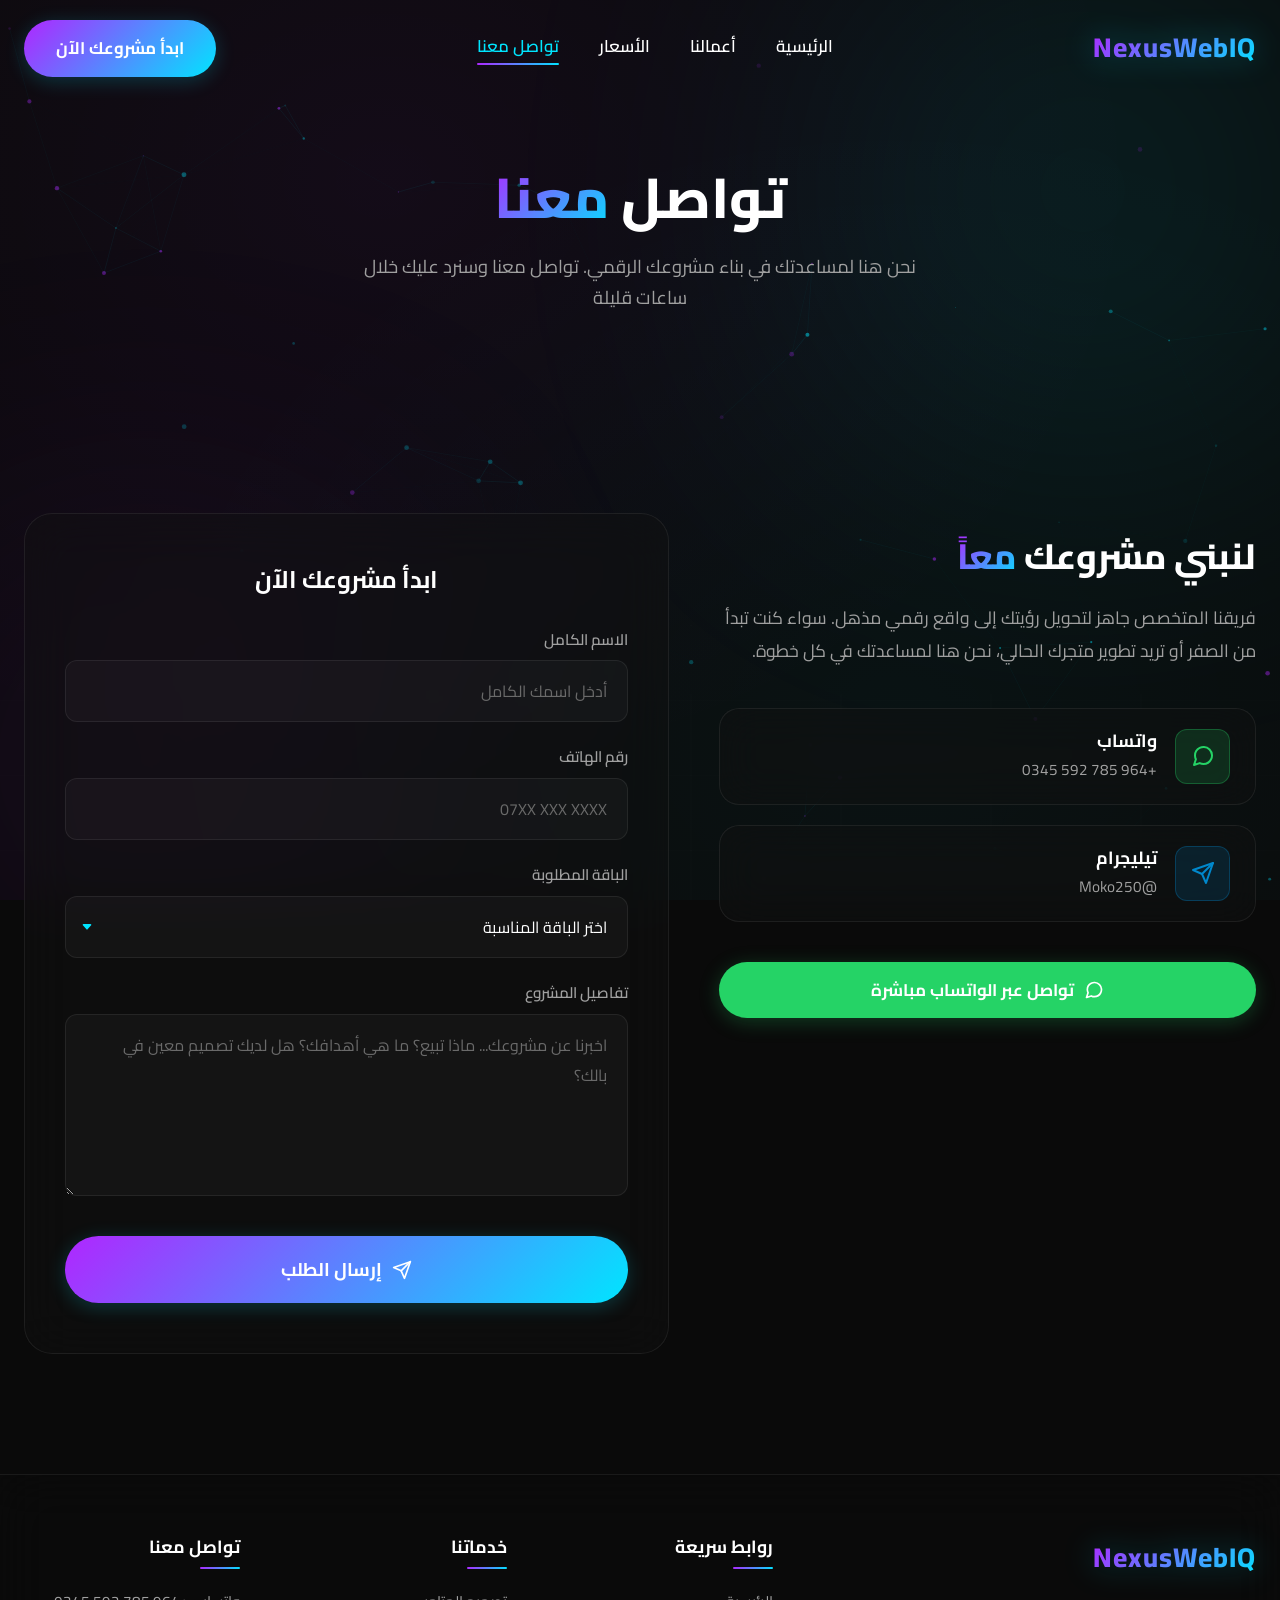
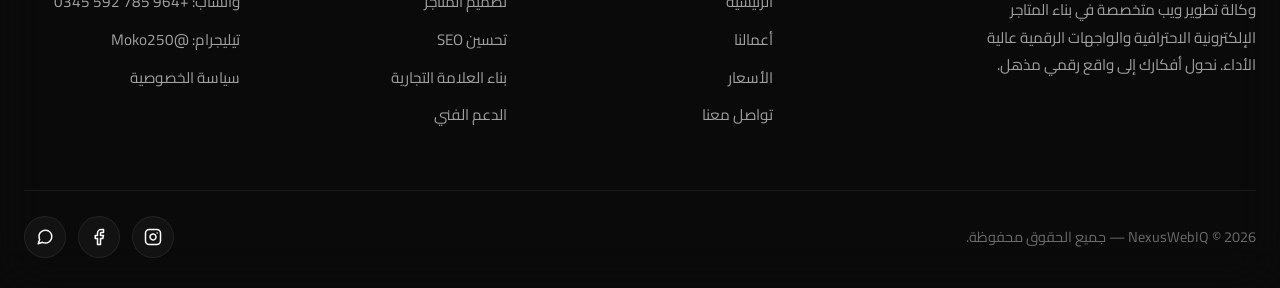
==== contact.html @ a64ac095 "feat: complete multi-page NexusWebIQ rebuild with premium dark glassmorphism theme - Rebuilt index.h" ====
<!DOCTYPE html>
<html lang="ar" dir="rtl">
<head>
    <meta charset="UTF-8">
    <meta name="viewport" content="width=device-width, initial-scale=1.0">
    <title>تواصل معنا — NexusWebIQ | ابدأ مشروعك الرقمي اليوم</title>
    <meta name="description" content="تواصل مع فريق NexusWebIQ لبدء مشروعك الرقمي. واتساب: +9647855920345 | تيليجرام: @Moko250. نحن هنا لمساعدتك في بناء متجرك الإلكتروني.">
    <link rel="preconnect" href="https://fonts.googleapis.com">
    <link rel="preconnect" href="https://fonts.gstatic.com" crossorigin>
    <link href="https://fonts.googleapis.com/css2?family=Cairo:wght@300;400;600;700;800;900&display=swap" rel="stylesheet">
    <link rel="stylesheet" href="styles.css">
</head>
<body>
    <!-- Background Effects -->
    <div class="background-effects">
        <div class="glow-orb blue"></div>
        <div class="glow-orb purple"></div>
        <div class="grid-overlay"></div>
    </div>
    <canvas id="particles-canvas"></canvas>

    <!-- Header & Navbar -->
    <header class="navbar" id="navbar">
        <div class="container nav-container">
            <a href="index.html" class="logo">NexusWebIQ</a>
            <nav class="nav-links">
                <a href="index.html">الرئيسية</a>
                <a href="portfolio.html">أعمالنا</a>
                <a href="pricing.html">الأسعار</a>
                <a href="contact.html" class="active">تواصل معنا</a>
            </nav>
            <a href="contact.html" class="btn btn-gradient">ابدأ مشروعك الآن</a>
            <button class="mobile-menu-btn" id="mobileMenuBtn" aria-label="قائمة التنقل">
                <div class="hamburger">
                    <span></span>
                    <span></span>
                    <span></span>
                </div>
            </button>
        </div>
    </header>

    <!-- Mobile Navigation -->
    <div class="mobile-nav" id="mobileNav">
        <a href="index.html">الرئيسية</a>
        <a href="portfolio.html">أعمالنا</a>
        <a href="pricing.html">الأسعار</a>
        <a href="contact.html">تواصل معنا</a>
        <a href="contact.html" class="btn btn-gradient">ابدأ مشروعك الآن</a>
    </div>

    <!-- Page Header -->
    <div class="page-header">
        <div class="container">
            <h1 class="fade-in-up">تواصل <span class="text-gradient">معنا</span></h1>
            <p class="fade-in-up" style="transition-delay: 0.1s;">نحن هنا لمساعدتك في بناء مشروعك الرقمي. تواصل معنا وسنرد عليك خلال ساعات قليلة</p>
        </div>
    </div>

    <!-- Contact Section -->
    <section class="contact-section">
        <div class="container">
            <div class="contact-grid">

                <!-- Right Side: Contact Info -->
                <div class="contact-info fade-in-up">
                    <h2>لنبني مشروعك <span class="text-gradient">معاً</span></h2>
                    <p>فريقنا المتخصص جاهز لتحويل رؤيتك إلى واقع رقمي مذهل. سواء كنت تبدأ من الصفر أو تريد تطوير متجرك الحالي، نحن هنا لمساعدتك في كل خطوة.</p>

                    <div class="contact-methods">
                        <!-- WhatsApp -->
                        <a href="https://wa.me/9647855920345" target="_blank" class="contact-method">
                            <div class="contact-method-icon whatsapp">
                                <svg width="24" height="24" viewBox="0 0 24 24" fill="none" stroke="currentColor" stroke-width="2" stroke-linecap="round" stroke-linejoin="round"><path d="M21 11.5a8.38 8.38 0 0 1-.9 3.8 8.5 8.5 0 0 1-7.6 4.7 8.38 8.38 0 0 1-3.8-.9L3 21l1.9-5.7a8.38 8.38 0 0 1-.9-3.8 8.5 8.5 0 0 1 4.7-7.6 8.38 8.38 0 0 1 3.8-.9h.5a8.48 8.48 0 0 1 8 8v.5z"></path></svg>
                            </div>
                            <div class="contact-method-info">
                                <h4>واتساب</h4>
                                <p>+964 785 592 0345</p>
                            </div>
                        </a>

                        <!-- Telegram -->
                        <a href="https://t.me/Moko250" target="_blank" class="contact-method">
                            <div class="contact-method-icon telegram">
                                <svg width="24" height="24" viewBox="0 0 24 24" fill="none" stroke="currentColor" stroke-width="2" stroke-linecap="round" stroke-linejoin="round"><line x1="22" y1="2" x2="11" y2="13"></line><polygon points="22 2 15 22 11 13 2 9 22 2"></polygon></svg>
                            </div>
                            <div class="contact-method-info">
                                <h4>تيليجرام</h4>
                                <p>@Moko250</p>
                            </div>
                        </a>
                    </div>

                    <!-- Quick CTA -->
                    <div style="margin-top: 20px;">
                        <a href="https://wa.me/9647855920345" target="_blank" class="btn btn-whatsapp" style="width: 100%; justify-content: center;">
                            <svg width="20" height="20" viewBox="0 0 24 24" fill="none" stroke="currentColor" stroke-width="2" stroke-linecap="round" stroke-linejoin="round"><path d="M21 11.5a8.38 8.38 0 0 1-.9 3.8 8.5 8.5 0 0 1-7.6 4.7 8.38 8.38 0 0 1-3.8-.9L3 21l1.9-5.7a8.38 8.38 0 0 1-.9-3.8 8.5 8.5 0 0 1 4.7-7.6 8.38 8.38 0 0 1 3.8-.9h.5a8.48 8.48 0 0 1 8 8v.5z"></path></svg>
                            تواصل عبر الواتساب مباشرة
                        </a>
                    </div>
                </div>

                <!-- Left Side: Contact Form -->
                <div class="contact-form-wrapper fade-in-up" style="transition-delay: 0.2s;">
                    <h3>ابدأ مشروعك الآن</h3>
                    <form action="https://formspree.io/f/YOUR_ENDPOINT" method="POST" id="contactForm">
                        <div class="form-group">
                            <label for="name">الاسم الكامل</label>
                            <input type="text" id="name" name="name" class="form-control" placeholder="أدخل اسمك الكامل" required>
                        </div>

                        <div class="form-group">
                            <label for="phone">رقم الهاتف</label>
                            <input type="tel" id="phone" name="phone" class="form-control" placeholder="07XX XXX XXXX" required>
                        </div>

                        <div class="form-group">
                            <label for="package">الباقة المطلوبة</label>
                            <select id="package" name="package" class="form-control" required>
                                <option value="" disabled selected>اختر الباقة المناسبة</option>
                                <option value="economic">الباقة الاقتصادية — 75,000 د.ع</option>
                                <option value="professional">الباقة الاحترافية — 150,000 د.ع</option>
                                <option value="vip">باقة الشركات VIP — 450,000 د.ع</option>
                            </select>
                        </div>

                        <div class="form-group">
                            <label for="message">تفاصيل المشروع</label>
                            <textarea id="message" name="message" class="form-control" placeholder="اخبرنا عن مشروعك... ماذا تبيع؟ ما هي أهدافك؟ هل لديك تصميم معين في بالك؟" rows="5"></textarea>
                        </div>

                        <button type="submit" class="btn btn-gradient form-submit">
                            <svg width="20" height="20" viewBox="0 0 24 24" fill="none" stroke="currentColor" stroke-width="2" stroke-linecap="round" stroke-linejoin="round"><line x1="22" y1="2" x2="11" y2="13"></line><polygon points="22 2 15 22 11 13 2 9 22 2"></polygon></svg>
                            إرسال الطلب
                        </button>
                    </form>
                </div>

            </div>
        </div>
    </section>

    <!-- Footer -->
    <footer class="footer">
        <div class="container">
            <div class="footer-grid">
                <div class="footer-brand">
                    <a href="index.html" class="logo">NexusWebIQ</a>
                    <p>وكالة تطوير ويب متخصصة في بناء المتاجر الإلكترونية الاحترافية والواجهات الرقمية عالية الأداء. نحول أفكارك إلى واقع رقمي مذهل.</p>
                </div>
                <div class="footer-col">
                    <h4>روابط سريعة</h4>
                    <a href="index.html">الرئيسية</a>
                    <a href="portfolio.html">أعمالنا</a>
                    <a href="pricing.html">الأسعار</a>
                    <a href="contact.html">تواصل معنا</a>
                </div>
                <div class="footer-col">
                    <h4>خدماتنا</h4>
                    <a href="#">تصميم المتاجر</a>
                    <a href="#">تحسين SEO</a>
                    <a href="#">بناء العلامة التجارية</a>
                    <a href="#">الدعم الفني</a>
                </div>
                <div class="footer-col">
                    <h4>تواصل معنا</h4>
                    <a href="https://wa.me/9647855920345" target="_blank">واتساب: +964 785 592 0345</a>
                    <a href="https://t.me/Moko250" target="_blank">تيليجرام: @Moko250</a>
                    <a href="privacy.html">سياسة الخصوصية</a>
                </div>
            </div>
            <div class="footer-divider"></div>
            <div class="footer-bottom">
                <p>NexusWebIQ © 2026 — جميع الحقوق محفوظة.</p>
                <div class="social-icons">
                    <a href="#" class="social-icon" aria-label="Instagram">
                        <svg width="18" height="18" viewBox="0 0 24 24" fill="none" stroke="currentColor" stroke-width="2" stroke-linecap="round" stroke-linejoin="round"><rect x="2" y="2" width="20" height="20" rx="5" ry="5"></rect><path d="M16 11.37A4 4 0 1 1 12.63 8 4 4 0 0 1 16 11.37z"></path><line x1="17.5" y1="6.5" x2="17.51" y2="6.5"></line></svg>
                    </a>
                    <a href="#" class="social-icon" aria-label="Facebook">
                        <svg width="18" height="18" viewBox="0 0 24 24" fill="none" stroke="currentColor" stroke-width="2" stroke-linecap="round" stroke-linejoin="round"><path d="M18 2h-3a5 5 0 0 0-5 5v3H7v4h3v8h4v-8h3l1-4h-4V7a1 1 0 0 1 1-1h3z"></path></svg>
                    </a>
                    <a href="https://wa.me/9647855920345" class="social-icon" target="_blank" aria-label="WhatsApp">
                        <svg width="18" height="18" viewBox="0 0 24 24" fill="none" stroke="currentColor" stroke-width="2" stroke-linecap="round" stroke-linejoin="round"><path d="M21 11.5a8.38 8.38 0 0 1-.9 3.8 8.5 8.5 0 0 1-7.6 4.7 8.38 8.38 0 0 1-3.8-.9L3 21l1.9-5.7a8.38 8.38 0 0 1-.9-3.8 8.5 8.5 0 0 1 4.7-7.6 8.38 8.38 0 0 1 3.8-.9h.5a8.48 8.48 0 0 1 8 8v.5z"></path></svg>
                    </a>
                </div>
            </div>
        </div>
    </footer>

    <script src="script.js"></script>
</body>
</html>
---- styles.css ----
/* ============================================
   NexusWebIQ — Elite Design System
   Premium Dark Mode + Glassmorphism + RTL
   ============================================ */

/* === CSS CUSTOM PROPERTIES === */
:root {
    --bg-color: #0A0A0A;
    --bg-secondary: #111111;
    --bg-tertiary: #161616;
    --text-primary: #ffffff;
    --text-secondary: #a0a0a0;
    --text-muted: #6a6a6a;
    --accent-blue: #00E5FF;
    --accent-purple: #B026FF;
    --accent-pink: #FF2D95;
    --glass-bg: rgba(18, 18, 18, 0.45);
    --glass-bg-light: rgba(255, 255, 255, 0.03);
    --glass-border: rgba(255, 255, 255, 0.07);
    --glass-border-hover: rgba(0, 229, 255, 0.35);
    --font-family: 'Cairo', sans-serif;
    --transition: 0.35s cubic-bezier(0.25, 0.8, 0.25, 1);
    --transition-fast: 0.2s ease;
    --radius-sm: 12px;
    --radius-md: 20px;
    --radius-lg: 28px;
    --radius-xl: 36px;
    --shadow-glow-blue: 0 0 30px rgba(0, 229, 255, 0.25);
    --shadow-glow-purple: 0 0 30px rgba(176, 38, 255, 0.25);
    --gradient-main: linear-gradient(135deg, var(--accent-purple), var(--accent-blue));
    --gradient-reverse: linear-gradient(135deg, var(--accent-blue), var(--accent-purple));
}

/* === RESET & BASE === */
*, *::before, *::after {
    margin: 0;
    padding: 0;
    box-sizing: border-box;
}

html {
    scroll-behavior: smooth;
    font-size: 16px;
}

body {
    font-family: var(--font-family);
    background-color: var(--bg-color);
    color: var(--text-primary);
    line-height: 1.7;
    overflow-x: hidden;
    position: relative;
    min-height: 100vh;
}

a {
    text-decoration: none;
    color: inherit;
    transition: var(--transition);
}

ul, ol {
    list-style: none;
}

img {
    max-width: 100%;
    height: auto;
    display: block;
}

/* === BACKGROUND EFFECTS === */
.background-effects {
    position: fixed;
    top: 0;
    left: 0;
    width: 100vw;
    height: 100vh;
    z-index: -1;
    overflow: hidden;
    background: radial-gradient(ellipse at 30% 20%, rgba(176, 38, 255, 0.06) 0%, transparent 60%),
                radial-gradient(ellipse at 70% 80%, rgba(0, 229, 255, 0.04) 0%, transparent 60%),
                var(--bg-color);
}

.glow-orb {
    position: absolute;
    border-radius: 50%;
    filter: blur(160px);
    opacity: 0.25;
    animation: orbFloat 25s infinite alternate ease-in-out;
    will-change: transform;
}

.glow-orb.blue {
    top: -15%;
    right: -10%;
    width: 55vw;
    height: 55vw;
    max-width: 650px;
    max-height: 650px;
    background: radial-gradient(circle, var(--accent-blue) 0%, transparent 70%);
}

.glow-orb.purple {
    bottom: -15%;
    left: -10%;
    width: 50vw;
    height: 50vw;
    max-width: 550px;
    max-height: 550px;
    background: radial-gradient(circle, var(--accent-purple) 0%, transparent 70%);
    animation-delay: -12s;
}

.grid-overlay {
    position: absolute;
    top: 0;
    left: 0;
    width: 100%;
    height: 100%;
    background-image:
        linear-gradient(var(--glass-border) 1px, transparent 1px),
        linear-gradient(90deg, var(--glass-border) 1px, transparent 1px);
    background-size: 60px 60px;
    opacity: 0.2;
    perspective: 1000px;
    transform: rotateX(60deg) translateY(-100px) scale(2.5);
    transform-origin: top center;
    mask-image: linear-gradient(to bottom, transparent 0%, rgba(0,0,0,0.3) 50%, black 100%);
    -webkit-mask-image: linear-gradient(to bottom, transparent 0%, rgba(0,0,0,0.3) 50%, black 100%);
}

@keyframes orbFloat {
    0% { transform: translate(0, 0) scale(1); }
    50% { transform: translate(-30px, 30px) scale(1.05); }
    100% { transform: translate(-60px, 60px) scale(1); }
}

/* === PARTICLE CANVAS === */
#particles-canvas {
    position: fixed;
    top: 0;
    left: 0;
    width: 100%;
    height: 100%;
    z-index: -1;
    pointer-events: none;
}

/* === TYPOGRAPHY === */
h1, h2, h3, h4, h5, h6 {
    line-height: 1.35;
    font-weight: 700;
}

.text-gradient {
    background: var(--gradient-main);
    -webkit-background-clip: text;
    -webkit-text-fill-color: transparent;
    background-clip: text;
    display: inline-block;
}

.section-title {
    text-align: center;
    font-size: clamp(2rem, 5vw, 3.2rem);
    margin-bottom: 20px;
    font-weight: 800;
    position: relative;
}

.section-subtitle {
    text-align: center;
    color: var(--text-secondary);
    font-size: 1.15rem;
    max-width: 700px;
    margin: 0 auto 70px;
    line-height: 1.8;
}

/* === LAYOUT === */
.container {
    max-width: 1280px;
    margin: 0 auto;
    padding: 0 24px;
}

.section-padding {
    padding: 120px 0;
}

/* === BUTTONS === */
.btn {
    display: inline-flex;
    align-items: center;
    justify-content: center;
    gap: 10px;
    padding: 14px 32px;
    border-radius: 50px;
    font-weight: 700;
    text-decoration: none;
    transition: var(--transition);
    cursor: pointer;
    border: none;
    font-family: var(--font-family);
    font-size: 1.05rem;
    position: relative;
    overflow: hidden;
    z-index: 1;
}

.btn::before {
    content: '';
    position: absolute;
    top: 0;
    left: -100%;
    width: 100%;
    height: 100%;
    background: linear-gradient(90deg, transparent, rgba(255,255,255,0.15), transparent);
    transition: 0.5s;
    z-index: -1;
}

.btn:hover::before {
    left: 100%;
}

.btn-gradient {
    background: var(--gradient-main);
    color: #fff;
    box-shadow: 0 4px 20px rgba(0, 229, 255, 0.2);
}

.btn-gradient:hover {
    box-shadow: 0 0 30px rgba(0, 229, 255, 0.5), 0 0 50px rgba(176, 38, 255, 0.3);
    transform: translateY(-3px);
}

.btn-outline {
    background: transparent;
    border: 1.5px solid var(--accent-blue);
    color: var(--accent-blue);
}

.btn-outline:hover {
    background: rgba(0, 229, 255, 0.08);
    box-shadow: 0 0 25px rgba(0, 229, 255, 0.3), inset 0 0 15px rgba(0, 229, 255, 0.1);
    transform: translateY(-3px);
}

.btn-glow-large {
    background: var(--gradient-main);
    color: #fff;
    padding: 18px 50px;
    font-size: 1.3rem;
    box-shadow: 0 0 25px rgba(176, 38, 255, 0.4);
}

.btn-glow-large:hover {
    box-shadow: 0 0 35px rgba(0, 229, 255, 0.6), 0 0 60px rgba(176, 38, 255, 0.4);
    transform: translateY(-3px) scale(1.02);
}

.btn-glow {
    box-shadow: 0 0 20px rgba(0, 229, 255, 0.3);
}

.btn-glow:hover {
    box-shadow: 0 0 30px rgba(0, 229, 255, 0.6), 0 0 50px rgba(176, 38, 255, 0.4);
    transform: translateY(-3px);
}

.btn-whatsapp {
    background: #25D366;
    color: #fff;
    box-shadow: 0 4px 20px rgba(37, 211, 102, 0.25);
}

.btn-whatsapp:hover {
    box-shadow: 0 0 30px rgba(37, 211, 102, 0.6);
    background: #20b858;
    transform: translateY(-3px);
}

.full-width {
    width: 100%;
    margin-top: 25px;
}

/* === GLASS CARD === */
.glass-card {
    background: var(--glass-bg);
    backdrop-filter: blur(25px);
    -webkit-backdrop-filter: blur(25px);
    border: 1px solid var(--glass-border);
    border-radius: var(--radius-lg);
    padding: 45px 35px;
    transition: var(--transition);
    position: relative;
    overflow: hidden;
}

.glass-card::before {
    content: '';
    position: absolute;
    top: 0;
    left: -100%;
    width: 50%;
    height: 100%;
    background: linear-gradient(90deg, transparent, rgba(255,255,255,0.04), transparent);
    transform: skewX(-20deg);
    transition: 0.6s;
}

.glass-card:hover::before {
    left: 150%;
}

.glass-card:hover {
    transform: translateY(-8px);
    border-color: var(--glass-border-hover);
    box-shadow: 0 20px 50px rgba(0, 0, 0, 0.5), 0 0 25px rgba(0, 229, 255, 0.08);
}

.card-icon {
    margin-bottom: 25px;
    display: inline-flex;
    align-items: center;
    justify-content: center;
    width: 70px;
    height: 70px;
    background: linear-gradient(135deg, rgba(0,229,255,0.08), rgba(176,38,255,0.08));
    border-radius: var(--radius-md);
    border: 1px solid var(--glass-border);
    font-size: 2rem;
}

.glass-card h3 {
    font-size: 1.5rem;
    margin-bottom: 15px;
    color: var(--text-primary);
}

.glass-card p {
    color: var(--text-secondary);
    font-size: 1.05rem;
    line-height: 1.8;
}

/* === NAVBAR === */
.navbar {
    position: fixed;
    top: 0;
    left: 0;
    width: 100%;
    z-index: 1000;
    padding: 20px 0;
    transition: var(--transition);
    border-bottom: 1px solid transparent;
}

.navbar.scrolled {
    padding: 12px 0;
    background: rgba(10, 10, 10, 0.85);
    backdrop-filter: blur(25px);
    -webkit-backdrop-filter: blur(25px);
    border-bottom: 1px solid var(--glass-border);
    box-shadow: 0 10px 40px rgba(0,0,0,0.4);
}

.nav-container {
    display: flex;
    justify-content: space-between;
    align-items: center;
}

.logo {
    font-size: 1.7rem;
    font-weight: 800;
    background: var(--gradient-main);
    -webkit-background-clip: text;
    -webkit-text-fill-color: transparent;
    background-clip: text;
    letter-spacing: 1px;
    text-shadow: none;
    filter: drop-shadow(0 0 15px rgba(0, 229, 255, 0.3));
}

.nav-links {
    display: flex;
    gap: 40px;
}

.nav-links a {
    color: var(--text-primary);
    font-weight: 600;
    font-size: 1.05rem;
    position: relative;
    padding-bottom: 5px;
}

.nav-links a::after {
    content: '';
    position: absolute;
    bottom: 0;
    right: 0;
    width: 0%;
    height: 2px;
    background: var(--gradient-main);
    transition: var(--transition);
    border-radius: 2px;
}

.nav-links a:hover {
    color: var(--accent-blue);
}

.nav-links a:hover::after {
    width: 100%;
}

.nav-links a.active {
    color: var(--accent-blue);
}

.nav-links a.active::after {
    width: 100%;
}

/* Mobile Menu */
.mobile-menu-btn {
    display: none;
    background: none;
    border: none;
    cursor: pointer;
    padding: 8px;
    z-index: 1001;
}

.hamburger {
    width: 28px;
    height: 20px;
    position: relative;
    display: flex;
    flex-direction: column;
    justify-content: space-between;
}

.hamburger span {
    display: block;
    width: 100%;
    height: 2px;
    background: var(--text-primary);
    border-radius: 4px;
    transition: var(--transition);
}

.mobile-menu-btn.active .hamburger span:nth-child(1) {
    transform: rotate(45deg) translate(6px, 6px);
}

.mobile-menu-btn.active .hamburger span:nth-child(2) {
    opacity: 0;
}

.mobile-menu-btn.active .hamburger span:nth-child(3) {
    transform: rotate(-45deg) translate(6px, -6px);
}

.mobile-nav {
    display: none;
    position: fixed;
    top: 0;
    right: 0;
    width: 100%;
    height: 100vh;
    background: rgba(10, 10, 10, 0.97);
    backdrop-filter: blur(30px);
    -webkit-backdrop-filter: blur(30px);
    z-index: 999;
    flex-direction: column;
    align-items: center;
    justify-content: center;
    gap: 35px;
    opacity: 0;
    pointer-events: none;
    transition: var(--transition);
}

.mobile-nav.open {
    opacity: 1;
    pointer-events: all;
}

.mobile-nav a {
    font-size: 1.5rem;
    font-weight: 700;
    color: var(--text-primary);
    transition: var(--transition);
}

.mobile-nav a:hover {
    color: var(--accent-blue);
}

/* === HERO SECTION === */
.hero {
    min-height: 100vh;
    display: flex;
    align-items: center;
    justify-content: center;
    text-align: center;
    padding-top: 100px;
    padding-bottom: 60px;
    position: relative;
}

.hero-content {
    position: relative;
    z-index: 2;
    max-width: 950px;
    margin: 0 auto;
    padding: 0 20px;
}

.hero-content h1 {
    font-size: clamp(2.5rem, 6vw, 4.2rem);
    font-weight: 800;
    margin-bottom: 28px;
    line-height: 1.3;
}

.hero-content h2 {
    font-size: clamp(1.05rem, 2vw, 1.3rem);
    font-weight: 400;
    color: var(--text-secondary);
    max-width: 800px;
    margin: 0 auto 50px;
    line-height: 1.9;
}

.hero-actions {
    display: flex;
    gap: 20px;
    justify-content: center;
    flex-wrap: wrap;
}

/* Hero floating elements */
.hero-float {
    position: absolute;
    border-radius: 50%;
    filter: blur(80px);
    opacity: 0.15;
    animation: heroFloat 8s ease-in-out infinite;
}

.hero-float-1 {
    width: 300px;
    height: 300px;
    background: var(--accent-blue);
    top: 20%;
    right: 5%;
    animation-delay: 0s;
}

.hero-float-2 {
    width: 250px;
    height: 250px;
    background: var(--accent-purple);
    bottom: 15%;
    left: 10%;
    animation-delay: -4s;
}

@keyframes heroFloat {
    0%, 100% { transform: translate(0, 0); }
    50% { transform: translate(20px, -20px); }
}

/* === STATS STRIP === */
.stats-strip {
    background: var(--glass-bg);
    backdrop-filter: blur(20px);
    -webkit-backdrop-filter: blur(20px);
    border-top: 1px solid var(--glass-border);
    border-bottom: 1px solid var(--glass-border);
    padding: 50px 0;
    position: relative;
    overflow: hidden;
}

.stats-strip::before {
    content: '';
    position: absolute;
    top: 0;
    left: 0;
    width: 100%;
    height: 1px;
    background: var(--gradient-main);
    opacity: 0.5;
}

.stats-strip::after {
    content: '';
    position: absolute;
    bottom: 0;
    left: 0;
    width: 100%;
    height: 1px;
    background: var(--gradient-reverse);
    opacity: 0.5;
}

.stats-grid {
    display: grid;
    grid-template-columns: repeat(4, 1fr);
    gap: 30px;
    text-align: center;
}

.stat-item {
    position: relative;
    padding: 20px;
}

.stat-item:not(:last-child)::after {
    content: '';
    position: absolute;
    left: 0;
    top: 20%;
    height: 60%;
    width: 1px;
    background: var(--glass-border);
}

.stat-number {
    font-size: 2.8rem;
    font-weight: 800;
    background: var(--gradient-main);
    -webkit-background-clip: text;
    -webkit-text-fill-color: transparent;
    background-clip: text;
    margin-bottom: 8px;
    display: block;
}

.stat-label {
    color: var(--text-secondary);
    font-size: 1.05rem;
    font-weight: 600;
}

.stat-icon {
    font-size: 2rem;
    margin-bottom: 10px;
    display: block;
}

/* === SERVICES SECTION === */
.services {
    padding: 120px 0;
}

.services-grid {
    display: grid;
    grid-template-columns: repeat(3, 1fr);
    gap: 30px;
}

.service-card {
    text-align: center;
    padding: 55px 35px;
}

.service-card .card-icon {
    margin: 0 auto 25px;
}

/* === PORTFOLIO SLIDER === */
.portfolio-slider-section {
    padding: 120px 0;
    overflow: hidden;
}

.slider-wrapper {
    position: relative;
    max-width: 1000px;
    margin: 0 auto;
    overflow: hidden;
    border-radius: var(--radius-lg);
    border: 1px solid var(--glass-border);
}

.slider-track {
    display: flex;
    transition: transform 0.7s cubic-bezier(0.25, 0.8, 0.25, 1);
    will-change: transform;
}

.slide {
    min-width: 100%;
    position: relative;
    overflow: hidden;
}

.slide img {
    width: 100%;
    height: 500px;
    object-fit: cover;
    transition: transform 0.5s ease;
}

.slide:hover img {
    transform: scale(1.05);
}

.slide-overlay {
    position: absolute;
    bottom: 0;
    left: 0;
    right: 0;
    padding: 40px 35px;
    background: linear-gradient(to top, rgba(10,10,10,0.95) 0%, rgba(10,10,10,0.5) 60%, transparent 100%);
    z-index: 2;
}

.slide-overlay h3 {
    font-size: 1.6rem;
    margin-bottom: 8px;
    color: var(--text-primary);
}

.slide-overlay p {
    color: var(--text-secondary);
    font-size: 1rem;
    margin-bottom: 15px;
}

.slide-tag {
    display: inline-block;
    padding: 5px 16px;
    background: rgba(0, 229, 255, 0.15);
    border: 1px solid rgba(0, 229, 255, 0.3);
    border-radius: 20px;
    color: var(--accent-blue);
    font-size: 0.85rem;
    font-weight: 600;
    margin-left: 8px;
}

.slider-controls {
    display: flex;
    justify-content: center;
    align-items: center;
    gap: 20px;
    margin-top: 30px;
}

.slider-btn {
    width: 50px;
    height: 50px;
    border-radius: 50%;
    border: 1px solid var(--glass-border);
    background: var(--glass-bg);
    backdrop-filter: blur(10px);
    color: var(--text-primary);
    cursor: pointer;
    display: flex;
    align-items: center;
    justify-content: center;
    font-size: 1.3rem;
    transition: var(--transition);
}

.slider-btn:hover {
    border-color: var(--accent-blue);
    background: rgba(0, 229, 255, 0.1);
    box-shadow: var(--shadow-glow-blue);
}

.slider-dots {
    display: flex;
    gap: 10px;
}

.slider-dot {
    width: 12px;
    height: 12px;
    border-radius: 50%;
    background: var(--glass-border);
    cursor: pointer;
    transition: var(--transition);
    border: none;
}

.slider-dot.active {
    background: var(--accent-blue);
    box-shadow: 0 0 15px rgba(0, 229, 255, 0.5);
    transform: scale(1.2);
}

/* === WHY CHOOSE US === */
.why-us {
    padding: 120px 0;
    position: relative;
}

.why-us-content {
    max-width: 900px;
    margin: 0 auto;
}

.why-us-item {
    display: flex;
    align-items: flex-start;
    gap: 30px;
    margin-bottom: 50px;
    padding: 40px;
    background: var(--glass-bg);
    backdrop-filter: blur(20px);
    -webkit-backdrop-filter: blur(20px);
    border: 1px solid var(--glass-border);
    border-radius: var(--radius-lg);
    transition: var(--transition);
}

.why-us-item:hover {
    border-color: var(--glass-border-hover);
    transform: translateX(-5px);
    box-shadow: 0 15px 40px rgba(0,0,0,0.3);
}

.why-us-number {
    font-size: 3rem;
    font-weight: 800;
    background: var(--gradient-main);
    -webkit-background-clip: text;
    -webkit-text-fill-color: transparent;
    background-clip: text;
    min-width: 60px;
    text-align: center;
    line-height: 1;
}

.why-us-text h3 {
    font-size: 1.4rem;
    margin-bottom: 10px;
    color: var(--text-primary);
}

.why-us-text p {
    color: var(--text-secondary);
    font-size: 1.05rem;
    line-height: 1.8;
}

/* === CLIENTS MARQUEE === */
.clients-marquee {
    padding: 80px 0;
    overflow: hidden;
    position: relative;
    border-top: 1px solid var(--glass-border);
    border-bottom: 1px solid var(--glass-border);
}

.marquee-title {
    text-align: center;
    font-size: 1.1rem;
    color: var(--text-muted);
    font-weight: 600;
    letter-spacing: 3px;
    text-transform: uppercase;
    margin-bottom: 40px;
}

.marquee-container {
    overflow: hidden;
    position: relative;
    display: flex;
    width: 100%;
}

.marquee-container::before,
.marquee-container::after {
    content: '';
    position: absolute;
    top: 0;
    width: 150px;
    height: 100%;
    z-index: 2;
}

.marquee-container::before {
    right: 0;
    background: linear-gradient(to left, var(--bg-color), transparent);
}

.marquee-container::after {
    left: 0;
    background: linear-gradient(to right, var(--bg-color), transparent);
}

.marquee-content {
    display: flex;
    white-space: nowrap;
    animation: marqueeScroll 35s linear infinite;
    gap: 60px;
    align-items: center;
}

.marquee-content span {
    font-size: 1.2rem;
    font-weight: 700;
    color: var(--text-secondary);
    display: flex;
    align-items: center;
    gap: 60px;
    opacity: 0.7;
    transition: var(--transition);
}

.marquee-content span:hover {
    opacity: 1;
    color: var(--accent-blue);
}

.bullet {
    color: var(--accent-purple);
    text-shadow: 0 0 10px var(--accent-purple);
}

@keyframes marqueeScroll {
    0% { transform: translateX(0); }
    100% { transform: translateX(50%); }
}

/* === TESTIMONIALS === */
.testimonials {
    padding: 120px 0;
}

.testimonials-grid {
    display: grid;
    grid-template-columns: repeat(3, 1fr);
    gap: 30px;
}

.testimonial-card {
    padding: 40px 30px;
    text-align: center;
}

.testimonial-stars {
    color: #FFD700;
    font-size: 1.3rem;
    margin-bottom: 20px;
    letter-spacing: 3px;
}

.testimonial-text {
    color: var(--text-secondary);
    font-size: 1.05rem;
    line-height: 1.9;
    margin-bottom: 25px;
    font-style: italic;
    position: relative;
    padding: 0 10px;
}

.testimonial-text::before {
    content: '"';
    font-size: 4rem;
    position: absolute;
    top: -20px;
    right: 5px;
    color: var(--accent-blue);
    opacity: 0.2;
    font-family: serif;
    line-height: 1;
}

.testimonial-author {
    font-weight: 700;
    font-size: 1.1rem;
    color: var(--text-primary);
    margin-bottom: 5px;
}

.testimonial-role {
    color: var(--accent-blue);
    font-size: 0.9rem;
    font-weight: 600;
}

/* === FAQ ACCORDION === */
.faq-section {
    padding: 120px 0;
}

.faq-container {
    max-width: 850px;
    margin: 0 auto;
}

.faq-item {
    margin-bottom: 15px;
    border: 1px solid var(--glass-border);
    border-radius: var(--radius-md);
    background: var(--glass-bg);
    backdrop-filter: blur(20px);
    -webkit-backdrop-filter: blur(20px);
    overflow: hidden;
    transition: var(--transition);
}

.faq-item:hover {
    border-color: rgba(0, 229, 255, 0.2);
}

.faq-item.active {
    border-color: var(--glass-border-hover);
    box-shadow: 0 5px 30px rgba(0, 229, 255, 0.08);
}

.faq-question {
    width: 100%;
    padding: 22px 30px;
    background: none;
    border: none;
    color: var(--text-primary);
    font-family: var(--font-family);
    font-size: 1.15rem;
    font-weight: 700;
    text-align: right;
    cursor: pointer;
    display: flex;
    justify-content: space-between;
    align-items: center;
    transition: var(--transition);
}

.faq-question:hover {
    color: var(--accent-blue);
}

.faq-icon {
    font-size: 1.5rem;
    transition: transform 0.3s ease;
    color: var(--accent-blue);
    min-width: 30px;
    text-align: center;
}

.faq-item.active .faq-icon {
    transform: rotate(45deg);
}

.faq-answer {
    max-height: 0;
    overflow: hidden;
    transition: max-height 0.4s ease, padding 0.4s ease;
}

.faq-answer-inner {
    padding: 0 30px 25px;
    color: var(--text-secondary);
    font-size: 1.05rem;
    line-height: 1.9;
}

.faq-item.active .faq-answer {
    max-height: 300px;
}

/* === FINAL CTA === */
.final-cta {
    padding: 100px 0;
    text-align: center;
    position: relative;
    overflow: hidden;
}

.cta-wrapper {
    background: var(--glass-bg);
    backdrop-filter: blur(25px);
    -webkit-backdrop-filter: blur(25px);
    border: 1px solid var(--glass-border);
    border-radius: var(--radius-xl);
    padding: 80px 50px;
    position: relative;
    overflow: hidden;
    max-width: 1000px;
    margin: 0 auto;
}

.cta-wrapper::before {
    content: '';
    position: absolute;
    top: 0;
    left: 0;
    width: 100%;
    height: 100%;
    background: linear-gradient(135deg, rgba(176, 38, 255, 0.08), rgba(0, 229, 255, 0.08));
    z-index: 0;
}

.cta-wrapper > * {
    position: relative;
    z-index: 1;
}

.cta-glow {
    position: absolute;
    width: 400px;
    height: 400px;
    border-radius: 50%;
    filter: blur(120px);
    opacity: 0.15;
}

.cta-glow-1 {
    background: var(--accent-blue);
    top: -200px;
    right: -100px;
}

.cta-glow-2 {
    background: var(--accent-purple);
    bottom: -200px;
    left: -100px;
}

.final-cta h2 {
    font-size: clamp(1.8rem, 4vw, 2.8rem);
    margin-bottom: 18px;
    font-weight: 800;
}

.final-cta p {
    color: var(--text-secondary);
    font-size: 1.15rem;
    margin-bottom: 40px;
    max-width: 600px;
    margin-left: auto;
    margin-right: auto;
}

/* === PRICING PAGE === */
.pricing-section {
    padding: 140px 0 120px;
}

.pricing-grid {
    display: grid;
    grid-template-columns: repeat(3, 1fr);
    gap: 30px;
    max-width: 1200px;
    margin: 0 auto;
    align-items: start;
}

.pricing-card {
    position: relative;
    display: flex;
    flex-direction: column;
    padding: 45px 35px;
}

.pricing-card.pro-card {
    border-color: rgba(176, 38, 255, 0.5);
    box-shadow: 0 0 50px rgba(176, 38, 255, 0.12);
    transform: scale(1.05);
    z-index: 2;
}

.pricing-card.pro-card:hover {
    border-color: var(--accent-blue);
    transform: scale(1.05) translateY(-8px);
}

.tag {
    position: absolute;
    top: -15px;
    right: 30px;
    background: var(--gradient-main);
    color: #fff;
    padding: 6px 22px;
    border-radius: 20px;
    font-size: 0.9rem;
    font-weight: 800;
    box-shadow: 0 5px 20px rgba(0, 229, 255, 0.3);
    letter-spacing: 0.5px;
}

.pricing-card h3 {
    font-size: 1.6rem;
    margin-bottom: 5px;
}

.pricing-card .price-subtitle {
    color: var(--text-muted);
    font-size: 0.95rem;
    margin-bottom: 20px;
}

.price {
    font-size: 2.8rem;
    font-weight: 800;
    margin: 20px 0;
    line-height: 1.2;
}

.price span {
    font-size: 1rem;
    font-weight: 600;
    color: var(--text-secondary);
    display: block;
    margin-top: 5px;
}

.features {
    list-style: none;
    margin-bottom: 30px;
    flex-grow: 1;
}

.features li {
    margin-bottom: 14px;
    color: var(--text-secondary);
    display: flex;
    align-items: center;
    font-size: 1rem;
    gap: 10px;
}

.features li::before {
    content: '✓';
    color: var(--accent-blue);
    font-weight: 800;
    font-size: 1.1rem;
    text-shadow: 0 0 10px rgba(0, 229, 255, 0.5);
    flex-shrink: 0;
}

/* VIP Expander */
.features-preview {
    margin-bottom: 0;
}

.features-expanded {
    max-height: 0;
    overflow: hidden;
    transition: max-height 0.5s ease;
}

.features-expanded.open {
    max-height: 600px;
}

.read-more-btn {
    background: none;
    border: 1px solid var(--glass-border);
    color: var(--accent-blue);
    font-family: var(--font-family);
    font-size: 1rem;
    font-weight: 700;
    padding: 10px 25px;
    border-radius: 50px;
    cursor: pointer;
    margin: 15px 0 25px;
    transition: var(--transition);
    display: flex;
    align-items: center;
    gap: 8px;
}

.read-more-btn:hover {
    background: rgba(0, 229, 255, 0.08);
    border-color: var(--accent-blue);
}

.read-more-btn .arrow {
    transition: transform 0.3s ease;
    font-size: 0.8rem;
}

.read-more-btn.expanded .arrow {
    transform: rotate(180deg);
}

/* === PORTFOLIO PAGE === */
.portfolio-section {
    padding: 140px 0 120px;
}

.portfolio-grid {
    display: grid;
    grid-template-columns: repeat(3, 1fr);
    gap: 25px;
}

.portfolio-item {
    position: relative;
    overflow: hidden;
    border-radius: var(--radius-lg);
    border: 1px solid var(--glass-border);
    cursor: pointer;
    transition: var(--transition);
    aspect-ratio: 4/3;
}

.portfolio-item:nth-child(1) {
    grid-row: span 2;
    aspect-ratio: auto;
}

.portfolio-item img {
    width: 100%;
    height: 100%;
    object-fit: cover;
    transition: transform 0.6s ease;
}

.portfolio-item:hover img {
    transform: scale(1.1);
}

.portfolio-overlay {
    position: absolute;
    top: 0;
    left: 0;
    width: 100%;
    height: 100%;
    background: linear-gradient(to top, rgba(10, 10, 10, 0.95) 0%, rgba(10, 10, 10, 0.4) 50%, transparent 100%);
    display: flex;
    flex-direction: column;
    justify-content: flex-end;
    padding: 35px 30px;
    opacity: 0;
    transition: opacity 0.4s ease;
}

.portfolio-item:hover .portfolio-overlay {
    opacity: 1;
}

.portfolio-overlay h3 {
    font-size: 1.4rem;
    color: var(--text-primary);
    margin-bottom: 10px;
}

.portfolio-overlay .tech-stack {
    display: flex;
    gap: 8px;
    flex-wrap: wrap;
    margin-bottom: 18px;
}

.tech-badge {
    padding: 4px 14px;
    background: rgba(0, 229, 255, 0.12);
    border: 1px solid rgba(0, 229, 255, 0.25);
    border-radius: 20px;
    color: var(--accent-blue);
    font-size: 0.8rem;
    font-weight: 600;
}

.portfolio-overlay .btn {
    font-size: 0.9rem;
    padding: 10px 24px;
    align-self: flex-start;
}

/* === CONTACT PAGE === */
.contact-section {
    padding: 140px 0 120px;
}

.contact-grid {
    display: grid;
    grid-template-columns: 1fr 1.2fr;
    gap: 50px;
    align-items: start;
}

.contact-info {
    padding-top: 20px;
}

.contact-info h2 {
    font-size: 2.2rem;
    margin-bottom: 20px;
    font-weight: 800;
}

.contact-info > p {
    color: var(--text-secondary);
    font-size: 1.1rem;
    line-height: 1.9;
    margin-bottom: 40px;
}

.contact-methods {
    display: flex;
    flex-direction: column;
    gap: 20px;
    margin-bottom: 40px;
}

.contact-method {
    display: flex;
    align-items: center;
    gap: 18px;
    padding: 20px 25px;
    background: var(--glass-bg);
    backdrop-filter: blur(20px);
    -webkit-backdrop-filter: blur(20px);
    border: 1px solid var(--glass-border);
    border-radius: var(--radius-md);
    transition: var(--transition);
}

.contact-method:hover {
    border-color: var(--glass-border-hover);
    transform: translateX(-5px);
    box-shadow: 0 10px 30px rgba(0,0,0,0.3);
}

.contact-method-icon {
    width: 55px;
    height: 55px;
    border-radius: var(--radius-sm);
    display: flex;
    align-items: center;
    justify-content: center;
    font-size: 1.5rem;
    flex-shrink: 0;
}

.contact-method-icon.whatsapp {
    background: rgba(37, 211, 102, 0.15);
    border: 1px solid rgba(37, 211, 102, 0.3);
    color: #25D366;
}

.contact-method-icon.telegram {
    background: rgba(0, 136, 204, 0.15);
    border: 1px solid rgba(0, 136, 204, 0.3);
    color: #0088cc;
}

.contact-method-info h4 {
    font-size: 1.1rem;
    margin-bottom: 4px;
}

.contact-method-info p {
    color: var(--text-secondary);
    font-size: 0.95rem;
}

.contact-method-info a {
    color: var(--accent-blue);
    font-weight: 600;
}

/* Contact Form */
.contact-form-wrapper {
    background: var(--glass-bg);
    backdrop-filter: blur(25px);
    -webkit-backdrop-filter: blur(25px);
    border: 1px solid var(--glass-border);
    border-radius: var(--radius-lg);
    padding: 50px 40px;
}

.contact-form-wrapper h3 {
    font-size: 1.5rem;
    margin-bottom: 30px;
    text-align: center;
}

.form-group {
    margin-bottom: 22px;
}

.form-group label {
    display: block;
    margin-bottom: 8px;
    color: var(--text-secondary);
    font-weight: 600;
    font-size: 0.95rem;
}

.form-control {
    width: 100%;
    padding: 15px 20px;
    background: rgba(255, 255, 255, 0.03);
    border: 1px solid var(--glass-border);
    border-radius: var(--radius-sm);
    color: var(--text-primary);
    font-family: var(--font-family);
    font-size: 1rem;
    transition: var(--transition);
    outline: none;
    direction: rtl;
}

.form-control::placeholder {
    color: var(--text-muted);
}

.form-control:focus {
    border-color: var(--accent-blue);
    box-shadow: 0 0 20px rgba(0, 229, 255, 0.1);
    background: rgba(255, 255, 255, 0.05);
}

select.form-control {
    appearance: none;
    -webkit-appearance: none;
    background-image: url("data:image/svg+xml,%3Csvg xmlns='http://www.w3.org/2000/svg' width='12' height='12' fill='%2300E5FF' viewBox='0 0 16 16'%3E%3Cpath d='M7.247 11.14 2.451 5.658C1.885 5.013 2.345 4 3.204 4h9.592a1 1 0 0 1 .753 1.659l-4.796 5.48a1 1 0 0 1-1.506 0z'/%3E%3C/svg%3E");
    background-repeat: no-repeat;
    background-position: left 15px center;
}

select.form-control option {
    background: var(--bg-secondary);
    color: var(--text-primary);
    padding: 10px;
}

textarea.form-control {
    min-height: 140px;
    resize: vertical;
}

.form-submit {
    width: 100%;
    padding: 16px;
    font-size: 1.15rem;
    margin-top: 10px;
}

/* === PRIVACY PAGE === */
.privacy-section {
    padding: 140px 0 120px;
}

.privacy-content {
    max-width: 900px;
    margin: 0 auto;
    background: var(--glass-bg);
    backdrop-filter: blur(20px);
    -webkit-backdrop-filter: blur(20px);
    border: 1px solid var(--glass-border);
    border-radius: var(--radius-lg);
    padding: 60px 50px;
}

.privacy-content h2 {
    font-size: 1.8rem;
    margin-top: 40px;
    margin-bottom: 18px;
    color: var(--text-primary);
    padding-bottom: 10px;
    border-bottom: 1px solid var(--glass-border);
}

.privacy-content h2:first-child {
    margin-top: 0;
}

.privacy-content p {
    color: var(--text-secondary);
    font-size: 1.05rem;
    line-height: 2;
    margin-bottom: 15px;
}

.privacy-content ul {
    padding-right: 25px;
    margin-bottom: 20px;
}

.privacy-content ul li {
    color: var(--text-secondary);
    font-size: 1.05rem;
    line-height: 2;
    position: relative;
    padding-right: 20px;
}

.privacy-content ul li::before {
    content: '◆';
    position: absolute;
    right: 0;
    color: var(--accent-blue);
    font-size: 0.6rem;
    top: 8px;
}

.privacy-date {
    color: var(--text-muted);
    font-size: 0.95rem;
    margin-bottom: 30px;
    display: block;
}

/* === FOOTER === */
.footer {
    background: rgba(10, 10, 10, 0.9);
    backdrop-filter: blur(25px);
    -webkit-backdrop-filter: blur(25px);
    border-top: 1px solid var(--glass-border);
    padding: 60px 0 30px;
}

.footer-grid {
    display: grid;
    grid-template-columns: 2fr 1fr 1fr 1fr;
    gap: 50px;
    margin-bottom: 50px;
}

.footer-brand .logo {
    margin-bottom: 15px;
    display: inline-block;
}

.footer-brand p {
    color: var(--text-secondary);
    font-size: 0.95rem;
    line-height: 1.8;
    max-width: 300px;
}

.footer-col h4 {
    font-size: 1.1rem;
    margin-bottom: 20px;
    color: var(--text-primary);
    position: relative;
    padding-bottom: 10px;
}

.footer-col h4::after {
    content: '';
    position: absolute;
    bottom: 0;
    right: 0;
    width: 40px;
    height: 2px;
    background: var(--gradient-main);
    border-radius: 2px;
}

.footer-col a {
    display: block;
    color: var(--text-secondary);
    margin-bottom: 12px;
    font-size: 0.95rem;
    transition: var(--transition);
}

.footer-col a:hover {
    color: var(--accent-blue);
    transform: translateX(-5px);
}

.footer-divider {
    height: 1px;
    background: var(--glass-border);
    margin-bottom: 25px;
}

.footer-bottom {
    display: flex;
    justify-content: space-between;
    align-items: center;
}

.footer-bottom p {
    color: var(--text-muted);
    font-size: 0.9rem;
}

.social-icons {
    display: flex;
    gap: 12px;
}

.social-icon {
    width: 42px;
    height: 42px;
    border-radius: 50%;
    background: rgba(255, 255, 255, 0.04);
    display: flex;
    align-items: center;
    justify-content: center;
    color: var(--text-primary);
    transition: var(--transition);
    border: 1px solid var(--glass-border);
    font-size: 1.1rem;
}

.social-icon:hover {
    background: var(--accent-blue);
    color: #000;
    transform: translateY(-4px);
    box-shadow: 0 5px 20px rgba(0, 229, 255, 0.4);
}

/* === SCROLL REVEAL ANIMATIONS === */
.fade-in-up {
    opacity: 0;
    transform: translateY(50px);
    transition: opacity 0.8s cubic-bezier(0.25, 0.8, 0.25, 1), 
                transform 0.8s cubic-bezier(0.25, 0.8, 0.25, 1);
}

.fade-in-up.visible {
    opacity: 1;
    transform: translateY(0);
}

.fade-in-right {
    opacity: 0;
    transform: translateX(50px);
    transition: opacity 0.8s cubic-bezier(0.25, 0.8, 0.25, 1), 
                transform 0.8s cubic-bezier(0.25, 0.8, 0.25, 1);
}

.fade-in-right.visible {
    opacity: 1;
    transform: translateX(0);
}

.fade-in-left {
    opacity: 0;
    transform: translateX(-50px);
    transition: opacity 0.8s cubic-bezier(0.25, 0.8, 0.25, 1), 
                transform 0.8s cubic-bezier(0.25, 0.8, 0.25, 1);
}

.fade-in-left.visible {
    opacity: 1;
    transform: translateX(0);
}

.scale-in {
    opacity: 0;
    transform: scale(0.9);
    transition: opacity 0.8s cubic-bezier(0.25, 0.8, 0.25, 1), 
                transform 0.8s cubic-bezier(0.25, 0.8, 0.25, 1);
}

.scale-in.visible {
    opacity: 1;
    transform: scale(1);
}

/* === PAGE HEADER (for subpages) === */
.page-header {
    padding: 160px 0 60px;
    text-align: center;
    position: relative;
}

.page-header h1 {
    font-size: clamp(2.2rem, 5vw, 3.5rem);
    font-weight: 800;
    margin-bottom: 15px;
}

.page-header p {
    color: var(--text-secondary);
    font-size: 1.15rem;
    max-width: 600px;
    margin: 0 auto;
}

/* === RESPONSIVE === */
@media (max-width: 1024px) {
    .services-grid,
    .testimonials-grid {
        grid-template-columns: repeat(2, 1fr);
    }

    .pricing-grid {
        grid-template-columns: repeat(2, 1fr);
    }

    .pricing-card.pro-card {
        transform: scale(1);
    }

    .pricing-card.pro-card:hover {
        transform: translateY(-8px);
    }

    .portfolio-grid {
        grid-template-columns: repeat(2, 1fr);
    }

    .portfolio-item:nth-child(1) {
        grid-row: span 1;
    }

    .footer-grid {
        grid-template-columns: repeat(2, 1fr);
    }

    .stats-grid {
        grid-template-columns: repeat(2, 1fr);
    }

    .stat-item:nth-child(2)::after {
        display: none;
    }
}

@media (max-width: 768px) {
    .nav-links {
        display: none;
    }

    .nav-container .btn-gradient {
        display: none;
    }

    .mobile-menu-btn {
        display: block;
    }

    .mobile-nav {
        display: flex;
    }

    .hero-content h1 {
        font-size: 2.2rem;
    }

    .hero-actions {
        flex-direction: column;
        align-items: center;
    }

    .stats-grid {
        grid-template-columns: repeat(2, 1fr);
        gap: 15px;
    }

    .stat-item::after {
        display: none !important;
    }

    .stat-number {
        font-size: 2rem;
    }

    .services-grid,
    .testimonials-grid,
    .pricing-grid,
    .portfolio-grid {
        grid-template-columns: 1fr;
    }

    .why-us-item {
        flex-direction: column;
        text-align: center;
    }

    .why-us-number {
        margin: 0 auto;
    }

    .contact-grid {
        grid-template-columns: 1fr;
    }

    .contact-form-wrapper {
        padding: 35px 25px;
    }

    .slide img {
        height: 300px;
    }

    .footer-grid {
        grid-template-columns: 1fr;
        gap: 30px;
    }

    .footer-bottom {
        flex-direction: column;
        gap: 15px;
        text-align: center;
    }

    .cta-wrapper {
        padding: 50px 25px;
    }

    .privacy-content {
        padding: 40px 25px;
    }

    .section-padding {
        padding: 80px 0;
    }

    .pricing-card.pro-card {
        transform: scale(1);
    }
}

@media (max-width: 480px) {
    .hero-content h1 {
        font-size: 1.8rem;
    }

    .section-title {
        font-size: 1.7rem;
    }

    .glass-card {
        padding: 30px 20px;
    }

    .stats-grid {
        grid-template-columns: 1fr 1fr;
    }

    .price {
        font-size: 2.2rem;
    }
}

/* === UTILITY CLASSES === */
.text-center {
    text-align: center;
}

.mb-0 {
    margin-bottom: 0;
}

.mt-20 {
    margin-top: 20px;
}

/* === SCROLLBAR === */
::-webkit-scrollbar {
    width: 8px;
}

::-webkit-scrollbar-track {
    background: var(--bg-color);
}

::-webkit-scrollbar-thumb {
    background: rgba(255, 255, 255, 0.1);
    border-radius: 4px;
}

::-webkit-scrollbar-thumb:hover {
    background: rgba(255, 255, 255, 0.2);
}

/* === SELECTION === */
::selection {
    background: rgba(0, 229, 255, 0.3);
    color: var(--text-primary);
}
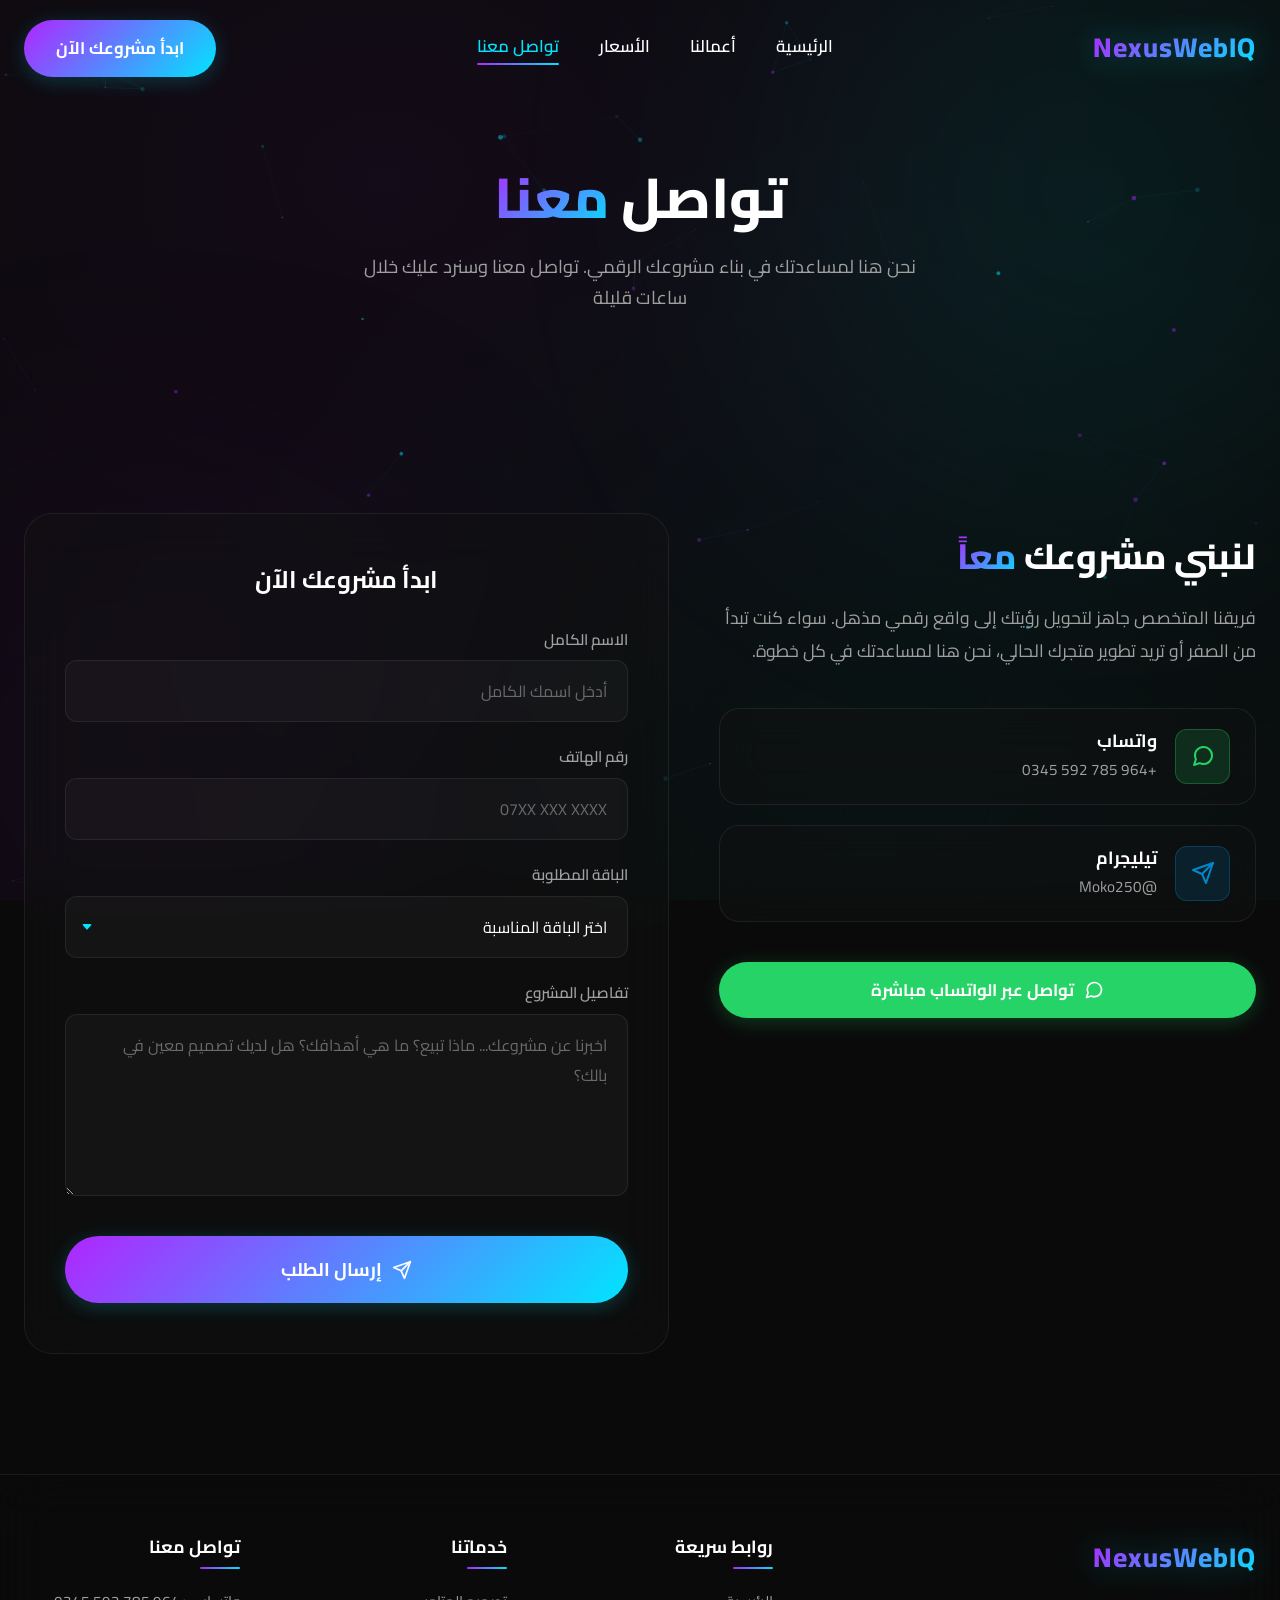
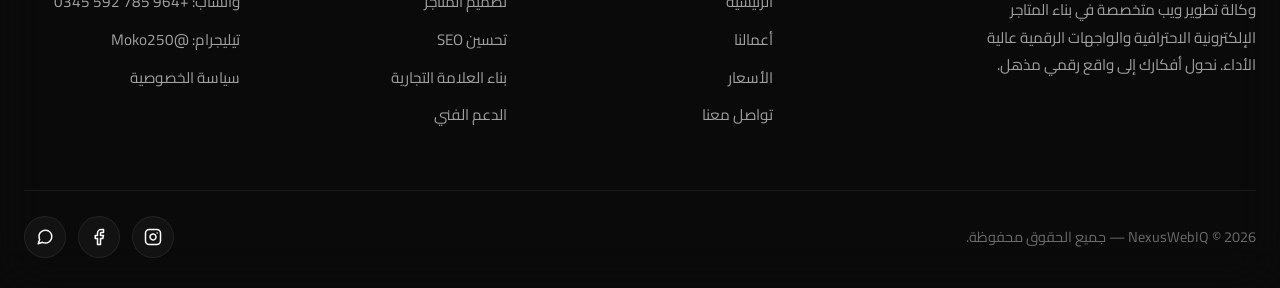
==== commit 826f24d3: "feat: integrate formspree email action link" ====
--- a/contact.html
+++ b/contact.html
@@ -103,7 +103,7 @@
                 <!-- Left Side: Contact Form -->
                 <div class="contact-form-wrapper fade-in-up" style="transition-delay: 0.2s;">
                     <h3>ابدأ مشروعك الآن</h3>
-                    <form action="https://formspree.io/f/YOUR_ENDPOINT" method="POST" id="contactForm">
+                    <form action="https://formspree.io/f/xpqnnyne" method="POST" id="contactForm">
                         <div class="form-group">
                             <label for="name">الاسم الكامل</label>
                             <input type="text" id="name" name="name" class="form-control" placeholder="أدخل اسمك الكامل" required>
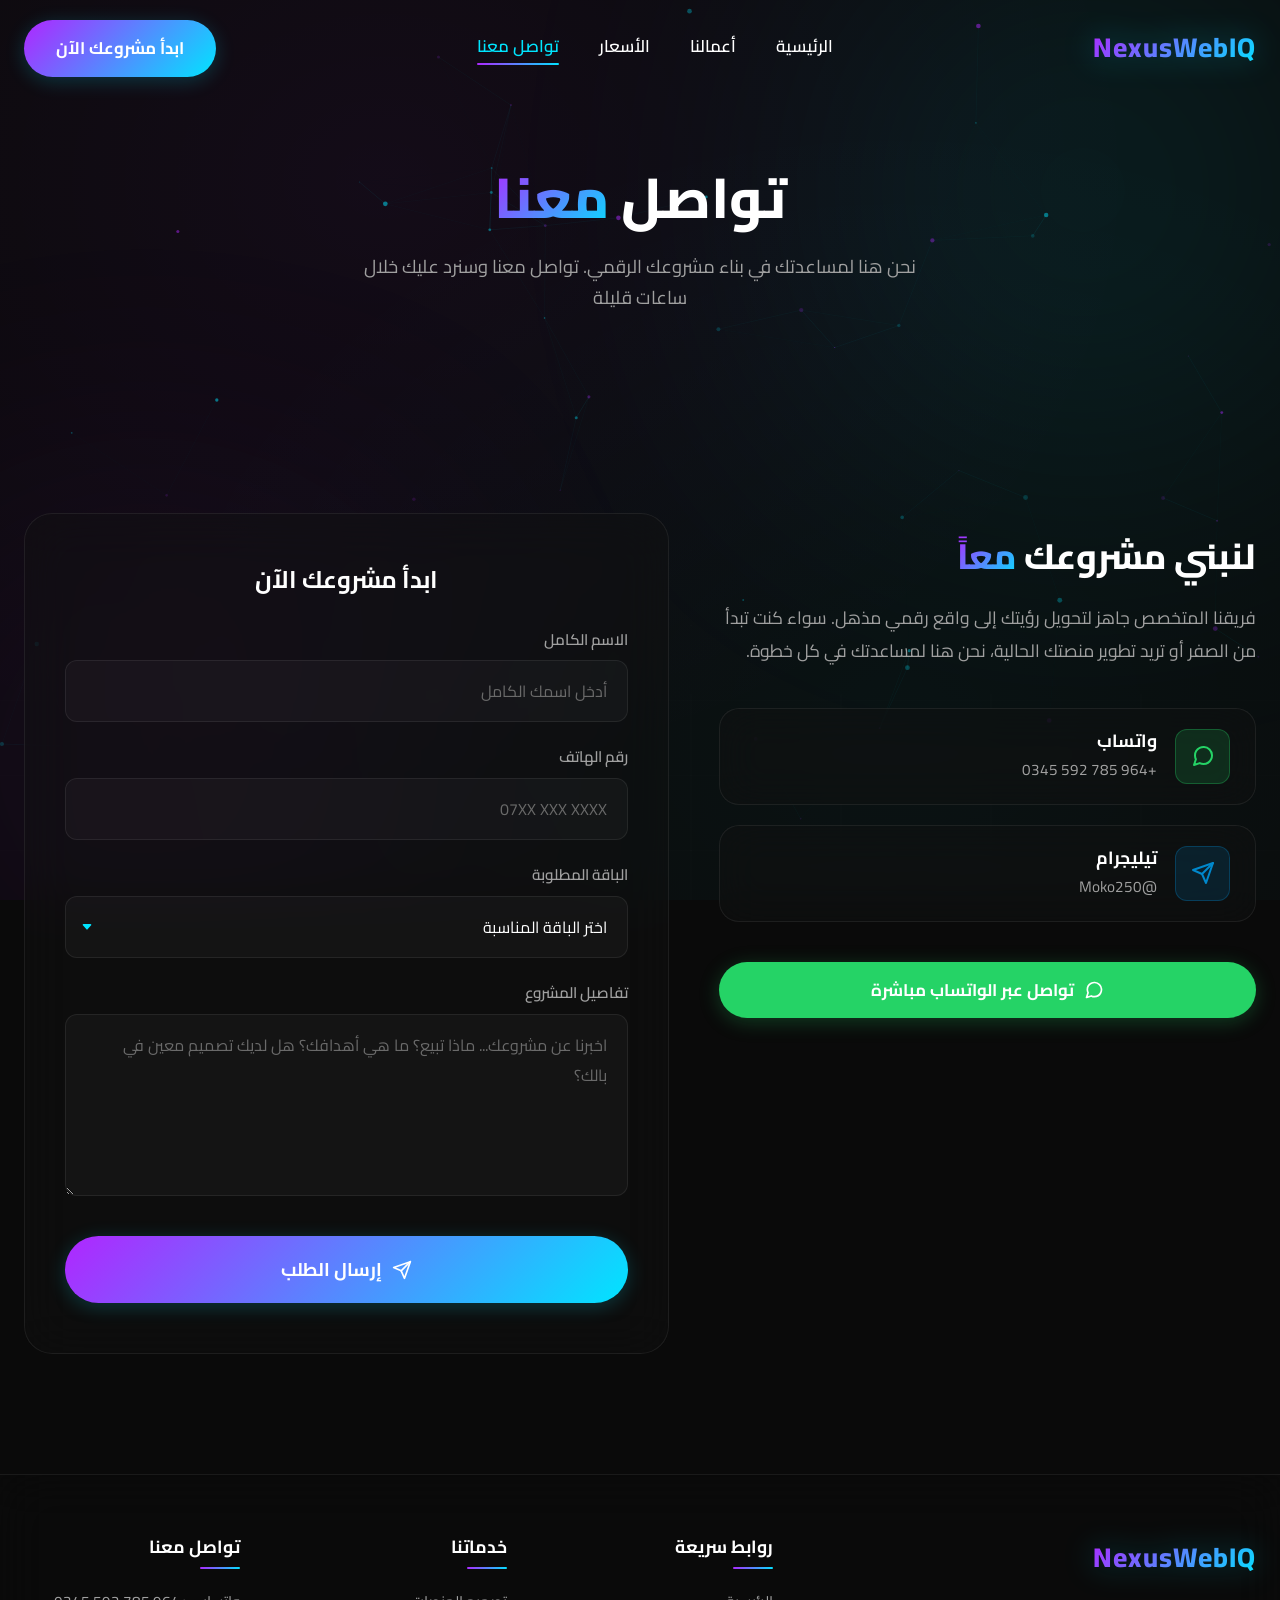
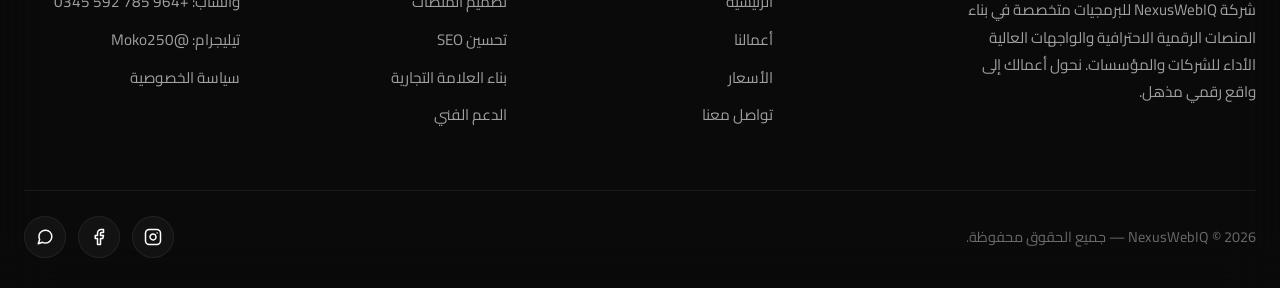
==== commit 78ae3769: "Update copy to B2B institutional terminology and add hotel booking portfolio item" ====
--- a/contact.html
+++ b/contact.html
@@ -4,7 +4,7 @@
     <meta charset="UTF-8">
     <meta name="viewport" content="width=device-width, initial-scale=1.0">
     <title>تواصل معنا — NexusWebIQ | ابدأ مشروعك الرقمي اليوم</title>
-    <meta name="description" content="تواصل مع فريق NexusWebIQ لبدء مشروعك الرقمي. واتساب: +9647855920345 | تيليجرام: @Moko250. نحن هنا لمساعدتك في بناء متجرك الإلكتروني.">
+    <meta name="description" content="تواصل مع فريق NexusWebIQ لبدء مشروعك الرقمي. واتساب: +9647855920345 | تيليجرام: @Moko250. نحن هنا لمساعدتك في بناء منصتك الرقمية.">
     <link rel="preconnect" href="https://fonts.googleapis.com">
     <link rel="preconnect" href="https://fonts.gstatic.com" crossorigin>
     <link href="https://fonts.googleapis.com/css2?family=Cairo:wght@300;400;600;700;800;900&display=swap" rel="stylesheet">
@@ -65,7 +65,7 @@
                 <!-- Right Side: Contact Info -->
                 <div class="contact-info fade-in-up">
                     <h2>لنبني مشروعك <span class="text-gradient">معاً</span></h2>
-                    <p>فريقنا المتخصص جاهز لتحويل رؤيتك إلى واقع رقمي مذهل. سواء كنت تبدأ من الصفر أو تريد تطوير متجرك الحالي، نحن هنا لمساعدتك في كل خطوة.</p>
+                    <p>فريقنا المتخصص جاهز لتحويل رؤيتك إلى واقع رقمي مذهل. سواء كنت تبدأ من الصفر أو تريد تطوير منصتك الحالية، نحن هنا لمساعدتك في كل خطوة.</p>
 
                     <div class="contact-methods">
                         <!-- WhatsApp -->
@@ -146,7 +146,7 @@
             <div class="footer-grid">
                 <div class="footer-brand">
                     <a href="index.html" class="logo">NexusWebIQ</a>
-                    <p>وكالة تطوير ويب متخصصة في بناء المتاجر الإلكترونية الاحترافية والواجهات الرقمية عالية الأداء. نحول أفكارك إلى واقع رقمي مذهل.</p>
+                    <p>شركة NexusWebIQ للبرمجيات متخصصة في بناء المنصات الرقمية الاحترافية والواجهات العالية الأداء للشركات والمؤسسات. نحول أعمالك إلى واقع رقمي مذهل.</p>
                 </div>
                 <div class="footer-col">
                     <h4>روابط سريعة</h4>
@@ -157,7 +157,7 @@
                 </div>
                 <div class="footer-col">
                     <h4>خدماتنا</h4>
-                    <a href="#">تصميم المتاجر</a>
+                    <a href="#">تصميم المنصات</a>
                     <a href="#">تحسين SEO</a>
                     <a href="#">بناء العلامة التجارية</a>
                     <a href="#">الدعم الفني</a>
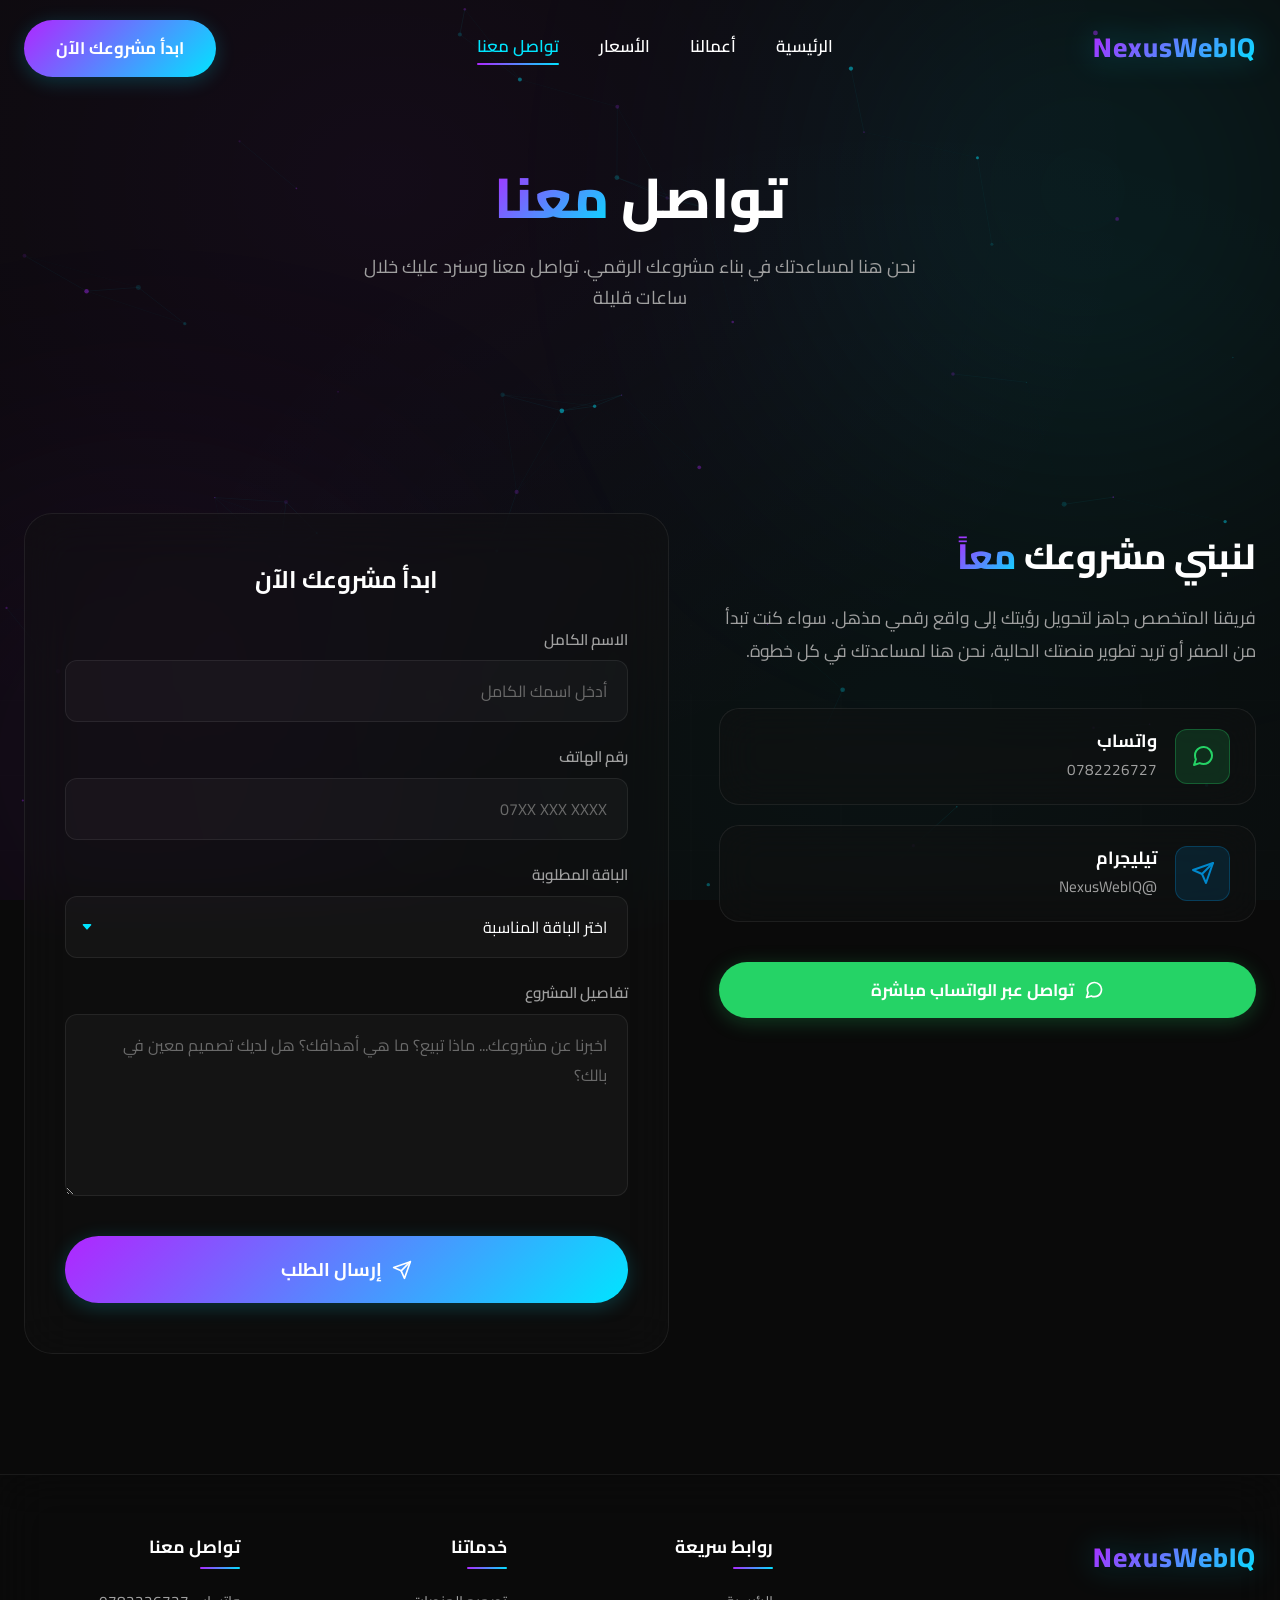
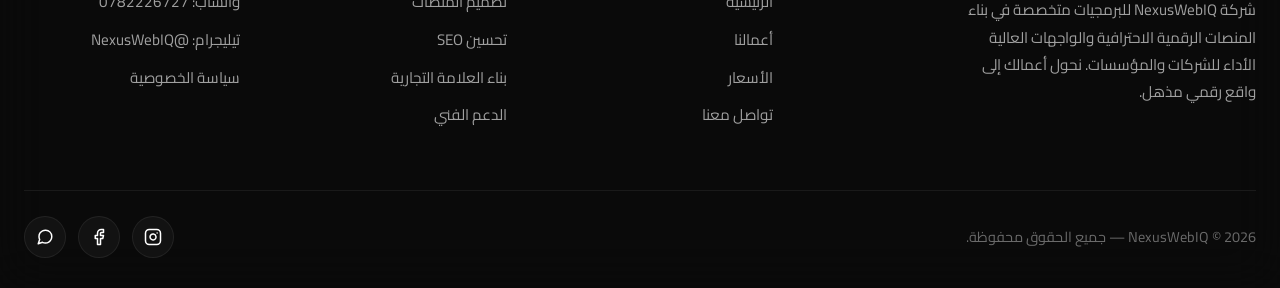
==== commit def1397c: "Update portfolio, contact info, FAQ, and Why Us styling" ====
--- a/contact.html
+++ b/contact.html
@@ -4,7 +4,7 @@
     <meta charset="UTF-8">
     <meta name="viewport" content="width=device-width, initial-scale=1.0">
     <title>تواصل معنا — NexusWebIQ | ابدأ مشروعك الرقمي اليوم</title>
-    <meta name="description" content="تواصل مع فريق NexusWebIQ لبدء مشروعك الرقمي. واتساب: +9647855920345 | تيليجرام: @Moko250. نحن هنا لمساعدتك في بناء منصتك الرقمية.">
+    <meta name="description" content="تواصل مع فريق NexusWebIQ لبدء مشروعك الرقمي. واتساب: +964782226727 | تيليجرام: @NexusWebIQ. نحن هنا لمساعدتك في بناء منصتك الرقمية.">
     <link rel="preconnect" href="https://fonts.googleapis.com">
     <link rel="preconnect" href="https://fonts.gstatic.com" crossorigin>
     <link href="https://fonts.googleapis.com/css2?family=Cairo:wght@300;400;600;700;800;900&display=swap" rel="stylesheet">
@@ -69,31 +69,31 @@
 
                     <div class="contact-methods">
                         <!-- WhatsApp -->
-                        <a href="https://wa.me/9647855920345" target="_blank" class="contact-method">
+                        <a href="https://wa.me/964782226727" target="_blank" class="contact-method">
                             <div class="contact-method-icon whatsapp">
                                 <svg width="24" height="24" viewBox="0 0 24 24" fill="none" stroke="currentColor" stroke-width="2" stroke-linecap="round" stroke-linejoin="round"><path d="M21 11.5a8.38 8.38 0 0 1-.9 3.8 8.5 8.5 0 0 1-7.6 4.7 8.38 8.38 0 0 1-3.8-.9L3 21l1.9-5.7a8.38 8.38 0 0 1-.9-3.8 8.5 8.5 0 0 1 4.7-7.6 8.38 8.38 0 0 1 3.8-.9h.5a8.48 8.48 0 0 1 8 8v.5z"></path></svg>
                             </div>
                             <div class="contact-method-info">
                                 <h4>واتساب</h4>
-                                <p>+964 785 592 0345</p>
+                                <p>0782226727</p>
                             </div>
                         </a>
 
                         <!-- Telegram -->
-                        <a href="https://t.me/Moko250" target="_blank" class="contact-method">
+                        <a href="https://t.me/NexusWebIQ" target="_blank" class="contact-method">
                             <div class="contact-method-icon telegram">
                                 <svg width="24" height="24" viewBox="0 0 24 24" fill="none" stroke="currentColor" stroke-width="2" stroke-linecap="round" stroke-linejoin="round"><line x1="22" y1="2" x2="11" y2="13"></line><polygon points="22 2 15 22 11 13 2 9 22 2"></polygon></svg>
                             </div>
                             <div class="contact-method-info">
                                 <h4>تيليجرام</h4>
-                                <p>@Moko250</p>
+                                <p>@NexusWebIQ</p>
                             </div>
                         </a>
                     </div>
 
                     <!-- Quick CTA -->
                     <div style="margin-top: 20px;">
-                        <a href="https://wa.me/9647855920345" target="_blank" class="btn btn-whatsapp" style="width: 100%; justify-content: center;">
+                        <a href="https://wa.me/964782226727" target="_blank" class="btn btn-whatsapp" style="width: 100%; justify-content: center;">
                             <svg width="20" height="20" viewBox="0 0 24 24" fill="none" stroke="currentColor" stroke-width="2" stroke-linecap="round" stroke-linejoin="round"><path d="M21 11.5a8.38 8.38 0 0 1-.9 3.8 8.5 8.5 0 0 1-7.6 4.7 8.38 8.38 0 0 1-3.8-.9L3 21l1.9-5.7a8.38 8.38 0 0 1-.9-3.8 8.5 8.5 0 0 1 4.7-7.6 8.38 8.38 0 0 1 3.8-.9h.5a8.48 8.48 0 0 1 8 8v.5z"></path></svg>
                             تواصل عبر الواتساب مباشرة
                         </a>
@@ -164,8 +164,8 @@
                 </div>
                 <div class="footer-col">
                     <h4>تواصل معنا</h4>
-                    <a href="https://wa.me/9647855920345" target="_blank">واتساب: +964 785 592 0345</a>
-                    <a href="https://t.me/Moko250" target="_blank">تيليجرام: @Moko250</a>
+                    <a href="https://wa.me/964782226727" target="_blank">واتساب: 0782226727</a>
+                    <a href="https://t.me/NexusWebIQ" target="_blank">تيليجرام: @NexusWebIQ</a>
                     <a href="privacy.html">سياسة الخصوصية</a>
                 </div>
             </div>
@@ -179,7 +179,7 @@
                     <a href="#" class="social-icon" aria-label="Facebook">
                         <svg width="18" height="18" viewBox="0 0 24 24" fill="none" stroke="currentColor" stroke-width="2" stroke-linecap="round" stroke-linejoin="round"><path d="M18 2h-3a5 5 0 0 0-5 5v3H7v4h3v8h4v-8h3l1-4h-4V7a1 1 0 0 1 1-1h3z"></path></svg>
                     </a>
-                    <a href="https://wa.me/9647855920345" class="social-icon" target="_blank" aria-label="WhatsApp">
+                    <a href="https://wa.me/964782226727" class="social-icon" target="_blank" aria-label="WhatsApp">
                         <svg width="18" height="18" viewBox="0 0 24 24" fill="none" stroke="currentColor" stroke-width="2" stroke-linecap="round" stroke-linejoin="round"><path d="M21 11.5a8.38 8.38 0 0 1-.9 3.8 8.5 8.5 0 0 1-7.6 4.7 8.38 8.38 0 0 1-3.8-.9L3 21l1.9-5.7a8.38 8.38 0 0 1-.9-3.8 8.5 8.5 0 0 1 4.7-7.6 8.38 8.38 0 0 1 3.8-.9h.5a8.48 8.48 0 0 1 8 8v.5z"></path></svg>
                     </a>
                 </div>
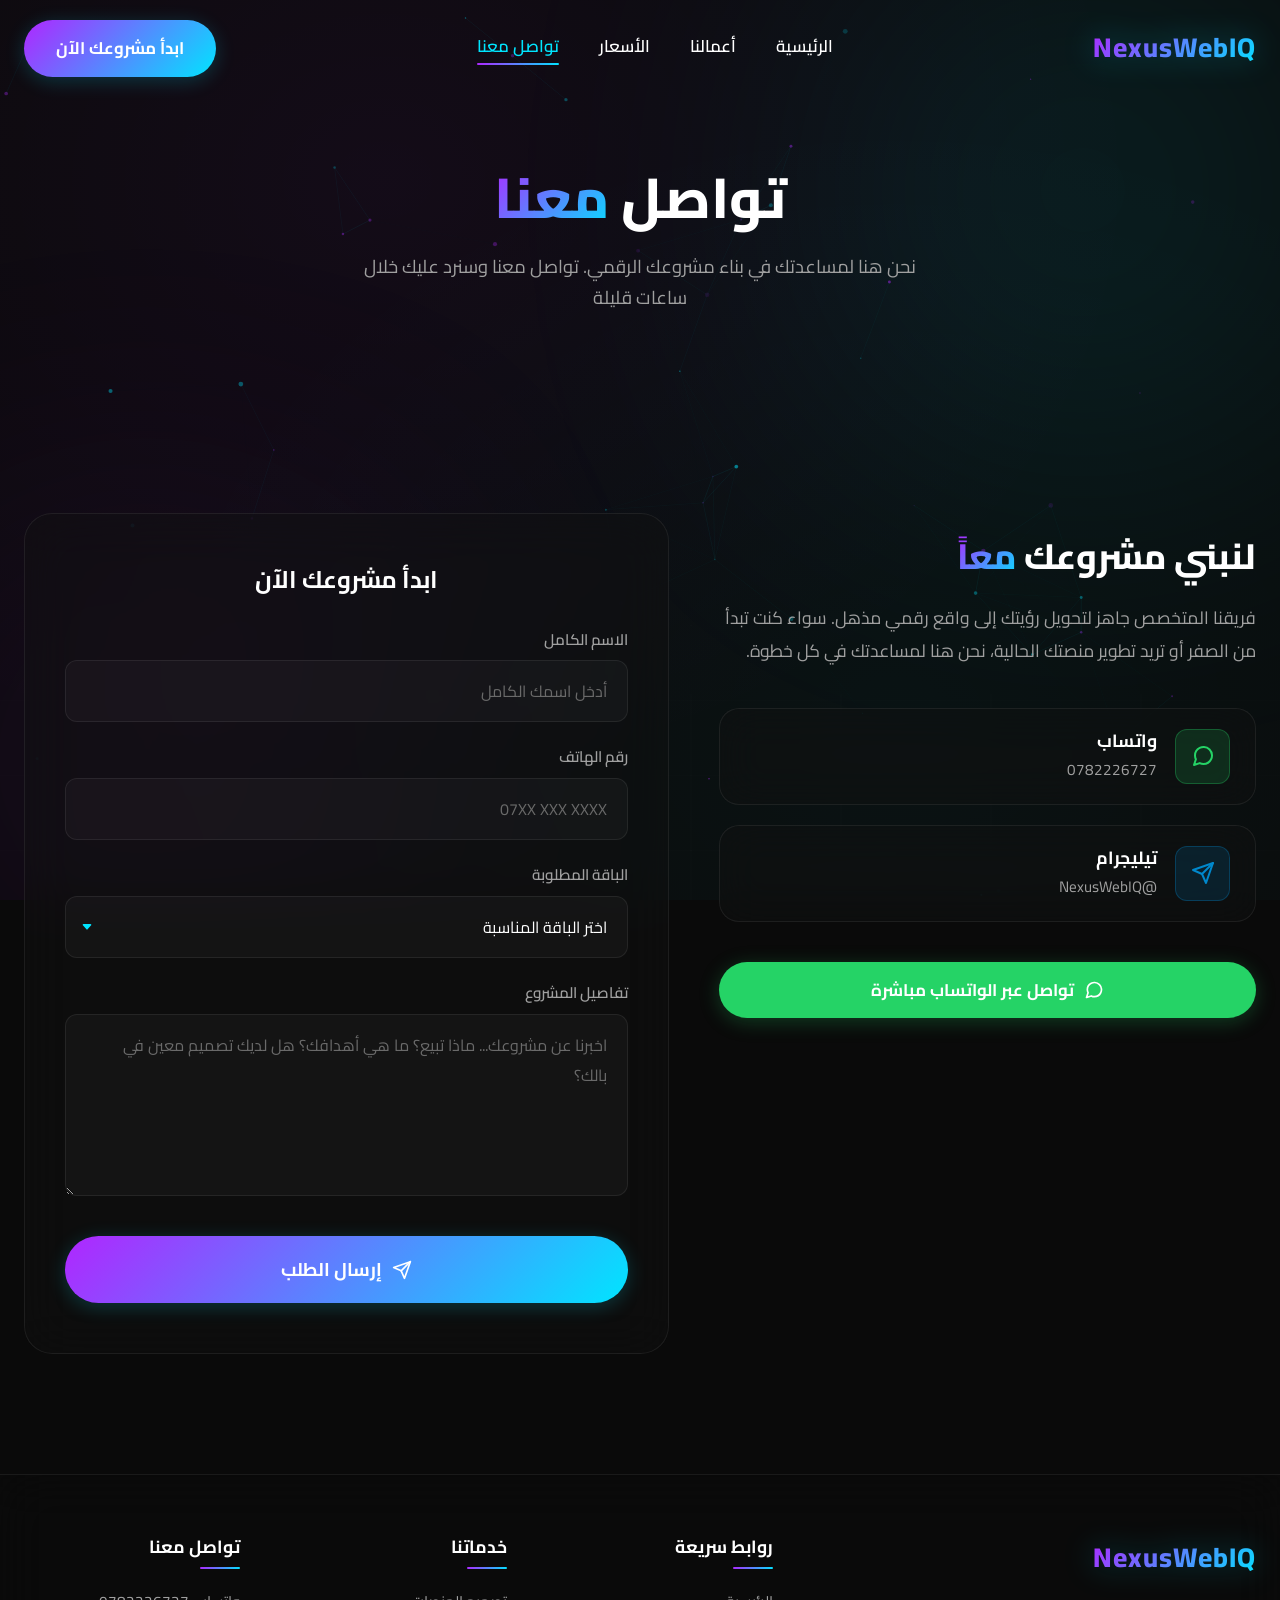
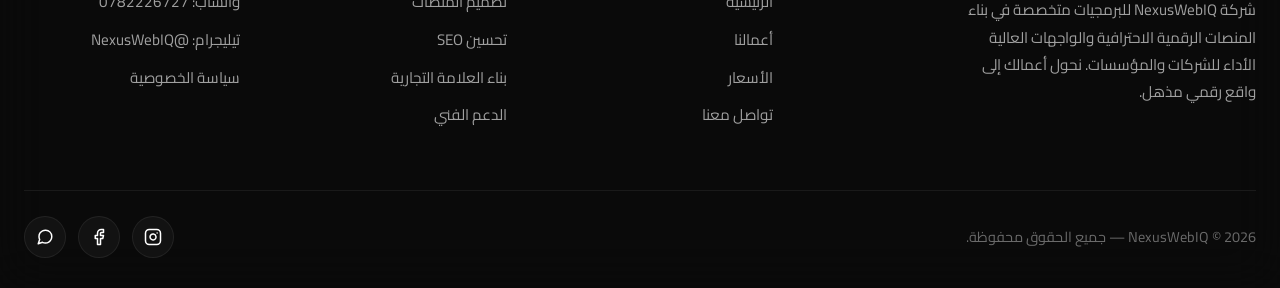
==== commit 68843813: "update: pricing page redesign + WhatsApp number update to 9647822267277" ====
--- a/contact.html
+++ b/contact.html
@@ -4,7 +4,7 @@
     <meta charset="UTF-8">
     <meta name="viewport" content="width=device-width, initial-scale=1.0">
     <title>تواصل معنا — NexusWebIQ | ابدأ مشروعك الرقمي اليوم</title>
-    <meta name="description" content="تواصل مع فريق NexusWebIQ لبدء مشروعك الرقمي. واتساب: +964782226727 | تيليجرام: @NexusWebIQ. نحن هنا لمساعدتك في بناء منصتك الرقمية.">
+    <meta name="description" content="تواصل مع فريق NexusWebIQ لبدء مشروعك الرقمي. واتساب: +9647822267277 | تيليجرام: @NexusWebIQ. نحن هنا لمساعدتك في بناء منصتك الرقمية.">
     <link rel="preconnect" href="https://fonts.googleapis.com">
     <link rel="preconnect" href="https://fonts.gstatic.com" crossorigin>
     <link href="https://fonts.googleapis.com/css2?family=Cairo:wght@300;400;600;700;800;900&display=swap" rel="stylesheet">
@@ -69,7 +69,7 @@
 
                     <div class="contact-methods">
                         <!-- WhatsApp -->
-                        <a href="https://wa.me/964782226727" target="_blank" class="contact-method">
+                        <a href="https://wa.me/9647822267277" target="_blank" class="contact-method">
                             <div class="contact-method-icon whatsapp">
                                 <svg width="24" height="24" viewBox="0 0 24 24" fill="none" stroke="currentColor" stroke-width="2" stroke-linecap="round" stroke-linejoin="round"><path d="M21 11.5a8.38 8.38 0 0 1-.9 3.8 8.5 8.5 0 0 1-7.6 4.7 8.38 8.38 0 0 1-3.8-.9L3 21l1.9-5.7a8.38 8.38 0 0 1-.9-3.8 8.5 8.5 0 0 1 4.7-7.6 8.38 8.38 0 0 1 3.8-.9h.5a8.48 8.48 0 0 1 8 8v.5z"></path></svg>
                             </div>
@@ -93,7 +93,7 @@
 
                     <!-- Quick CTA -->
                     <div style="margin-top: 20px;">
-                        <a href="https://wa.me/964782226727" target="_blank" class="btn btn-whatsapp" style="width: 100%; justify-content: center;">
+                        <a href="https://wa.me/9647822267277" target="_blank" class="btn btn-whatsapp" style="width: 100%; justify-content: center;">
                             <svg width="20" height="20" viewBox="0 0 24 24" fill="none" stroke="currentColor" stroke-width="2" stroke-linecap="round" stroke-linejoin="round"><path d="M21 11.5a8.38 8.38 0 0 1-.9 3.8 8.5 8.5 0 0 1-7.6 4.7 8.38 8.38 0 0 1-3.8-.9L3 21l1.9-5.7a8.38 8.38 0 0 1-.9-3.8 8.5 8.5 0 0 1 4.7-7.6 8.38 8.38 0 0 1 3.8-.9h.5a8.48 8.48 0 0 1 8 8v.5z"></path></svg>
                             تواصل عبر الواتساب مباشرة
                         </a>
@@ -164,7 +164,7 @@
                 </div>
                 <div class="footer-col">
                     <h4>تواصل معنا</h4>
-                    <a href="https://wa.me/964782226727" target="_blank">واتساب: 0782226727</a>
+                    <a href="https://wa.me/9647822267277" target="_blank">واتساب: 0782226727</a>
                     <a href="https://t.me/NexusWebIQ" target="_blank">تيليجرام: @NexusWebIQ</a>
                     <a href="privacy.html">سياسة الخصوصية</a>
                 </div>
@@ -179,7 +179,7 @@
                     <a href="#" class="social-icon" aria-label="Facebook">
                         <svg width="18" height="18" viewBox="0 0 24 24" fill="none" stroke="currentColor" stroke-width="2" stroke-linecap="round" stroke-linejoin="round"><path d="M18 2h-3a5 5 0 0 0-5 5v3H7v4h3v8h4v-8h3l1-4h-4V7a1 1 0 0 1 1-1h3z"></path></svg>
                     </a>
-                    <a href="https://wa.me/964782226727" class="social-icon" target="_blank" aria-label="WhatsApp">
+                    <a href="https://wa.me/9647822267277" class="social-icon" target="_blank" aria-label="WhatsApp">
                         <svg width="18" height="18" viewBox="0 0 24 24" fill="none" stroke="currentColor" stroke-width="2" stroke-linecap="round" stroke-linejoin="round"><path d="M21 11.5a8.38 8.38 0 0 1-.9 3.8 8.5 8.5 0 0 1-7.6 4.7 8.38 8.38 0 0 1-3.8-.9L3 21l1.9-5.7a8.38 8.38 0 0 1-.9-3.8 8.5 8.5 0 0 1 4.7-7.6 8.38 8.38 0 0 1 3.8-.9h.5a8.48 8.48 0 0 1 8 8v.5z"></path></svg>
                     </a>
                 </div>
